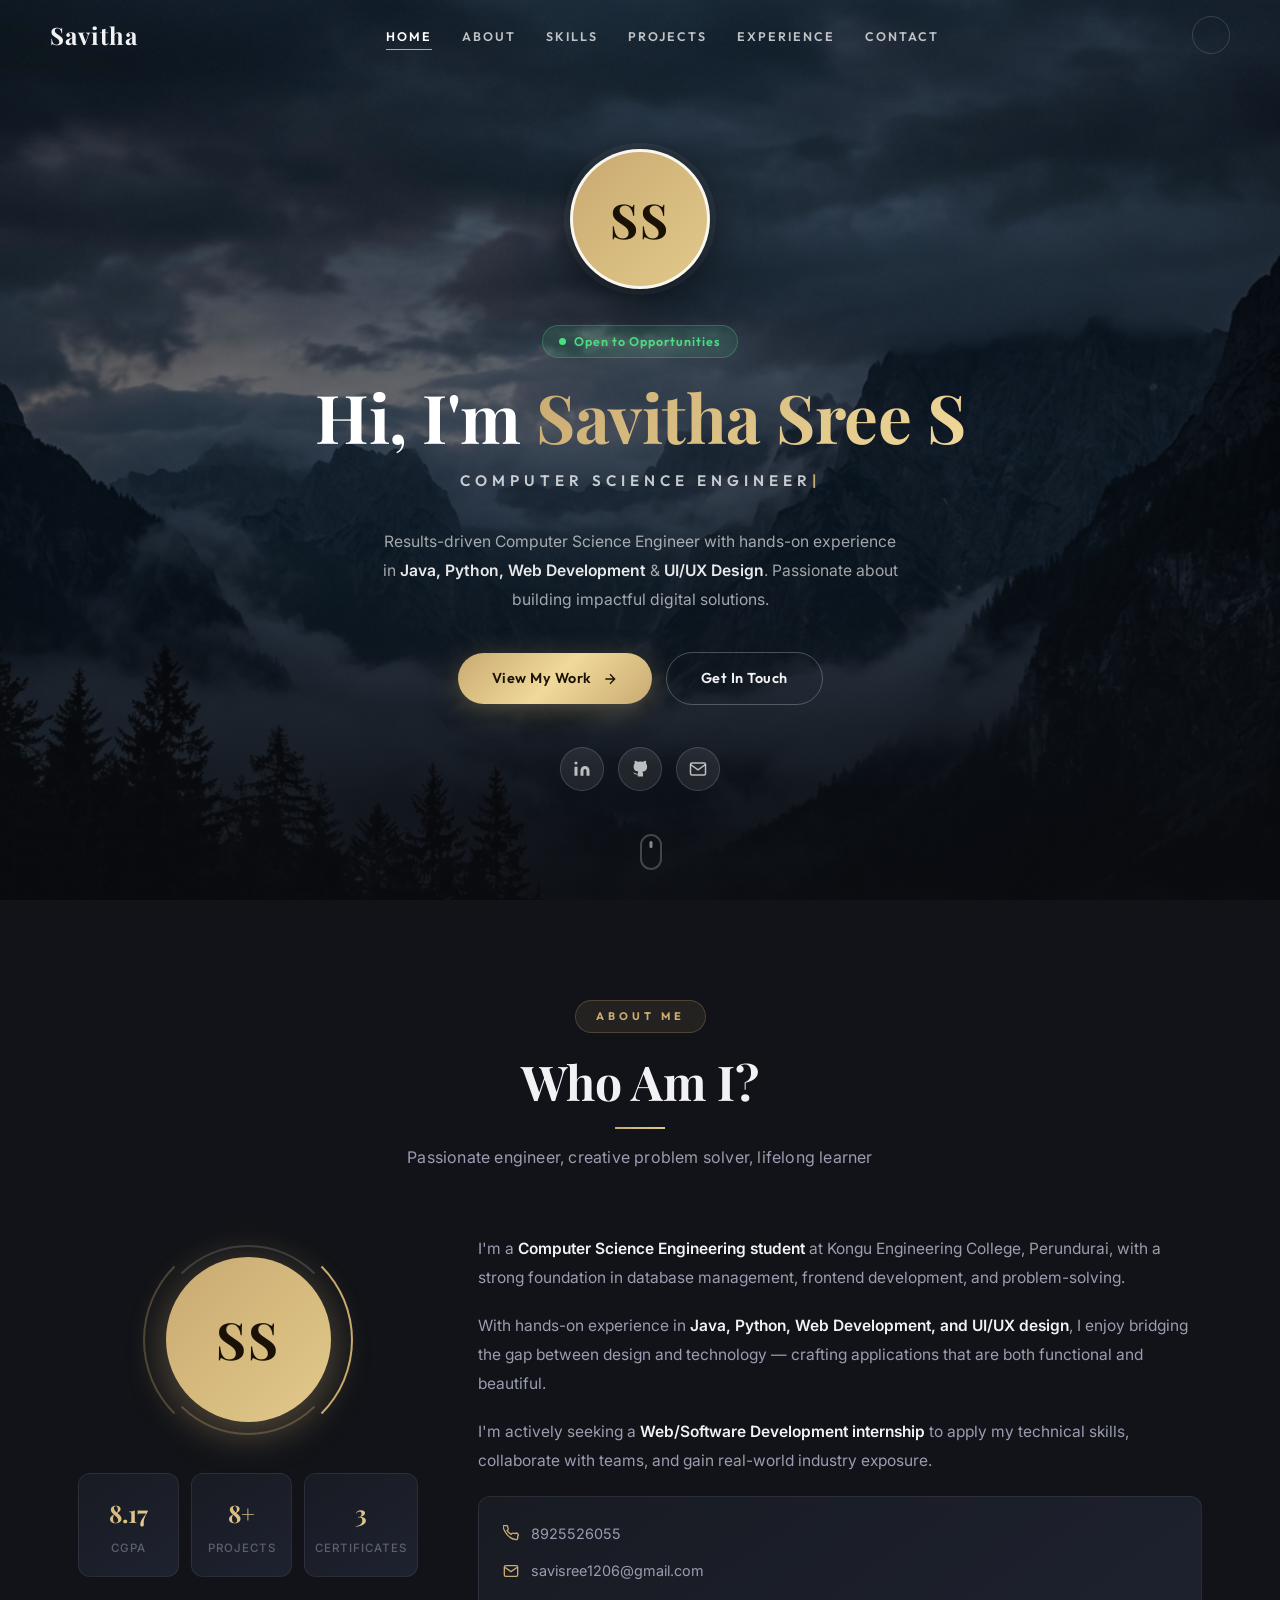
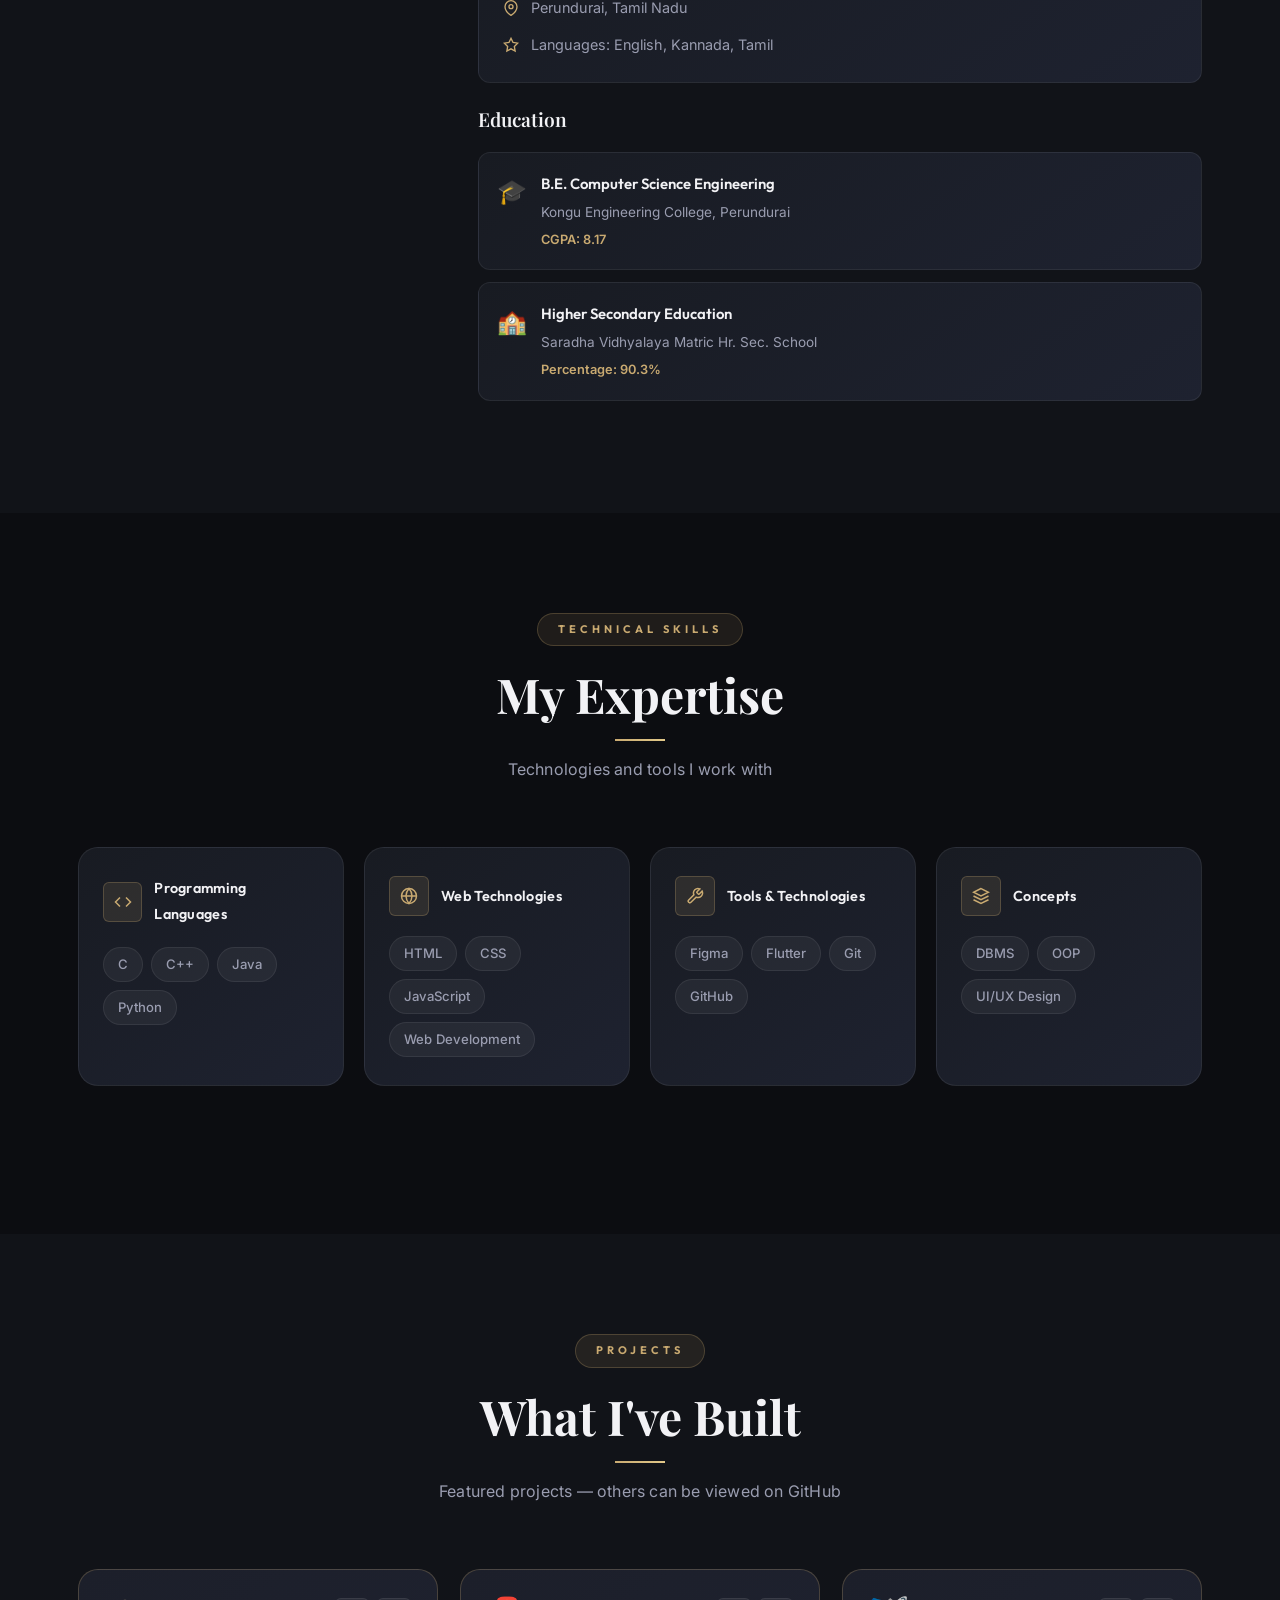
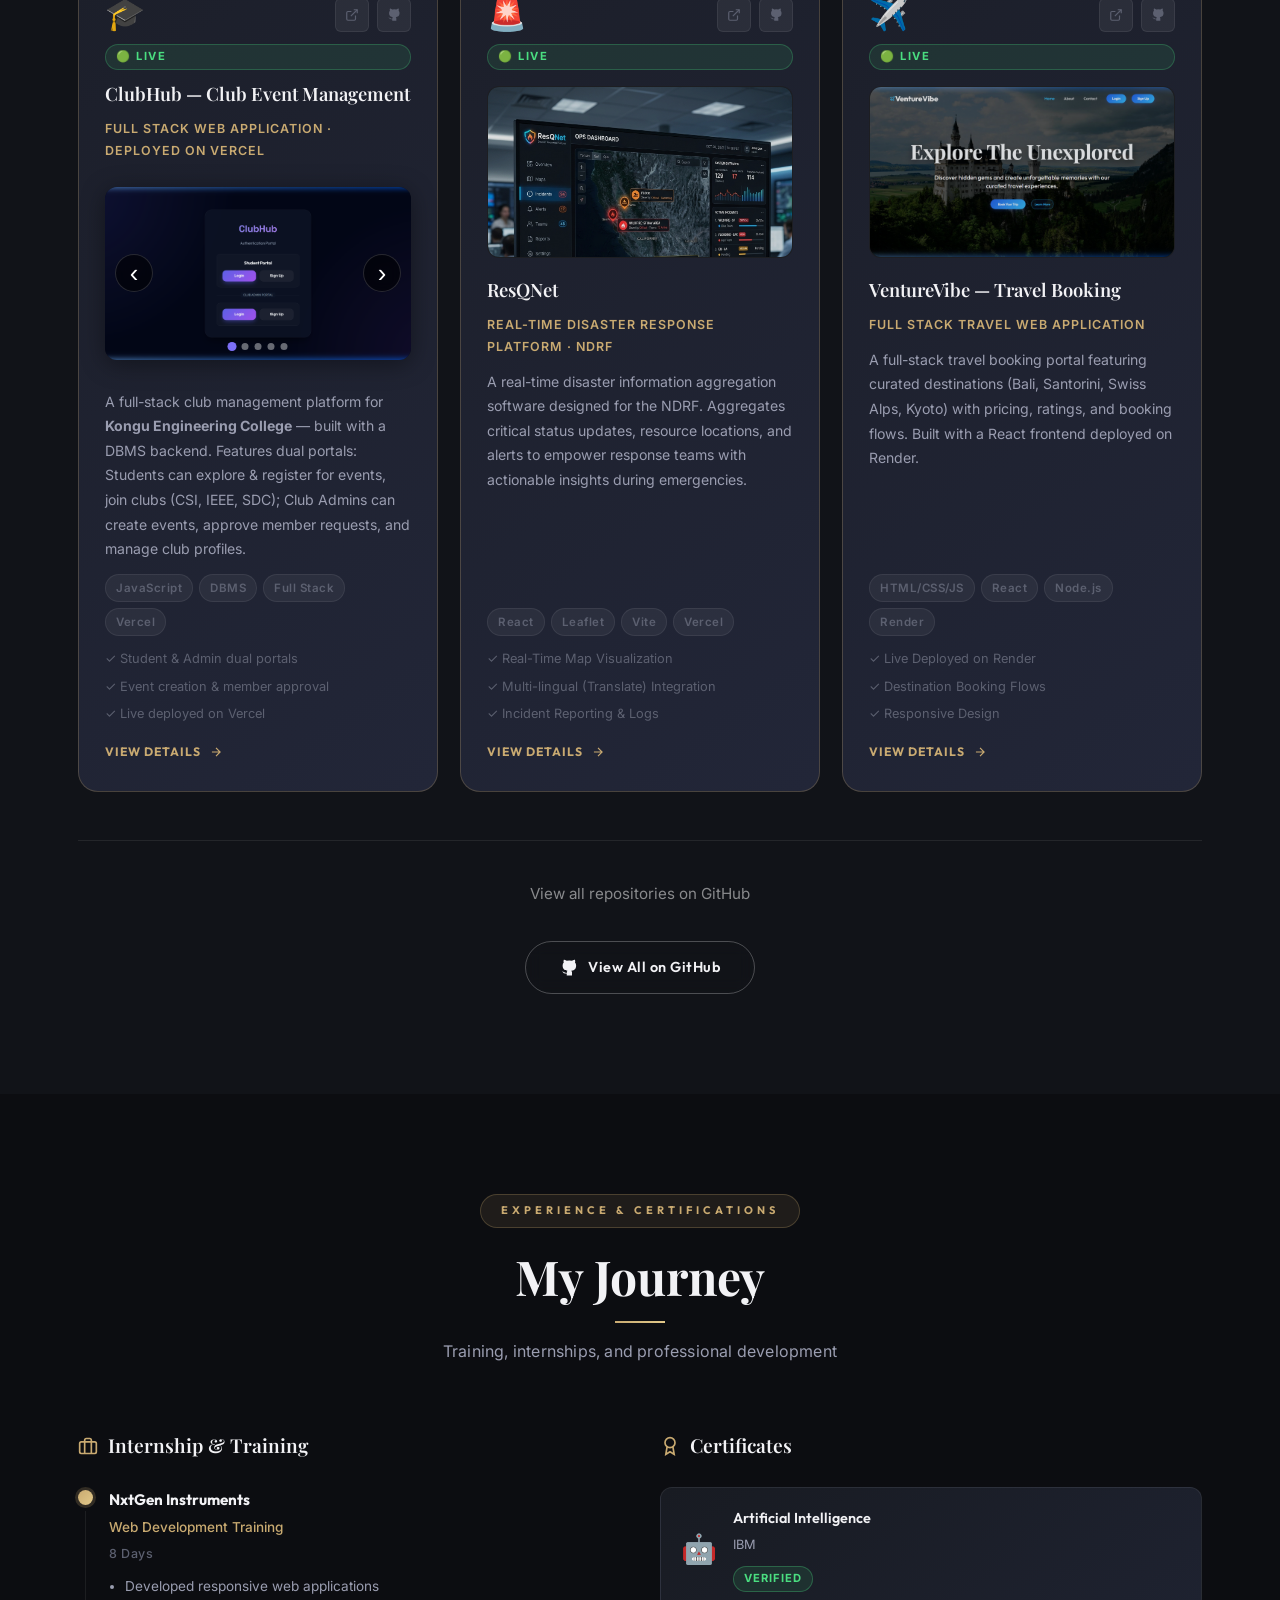
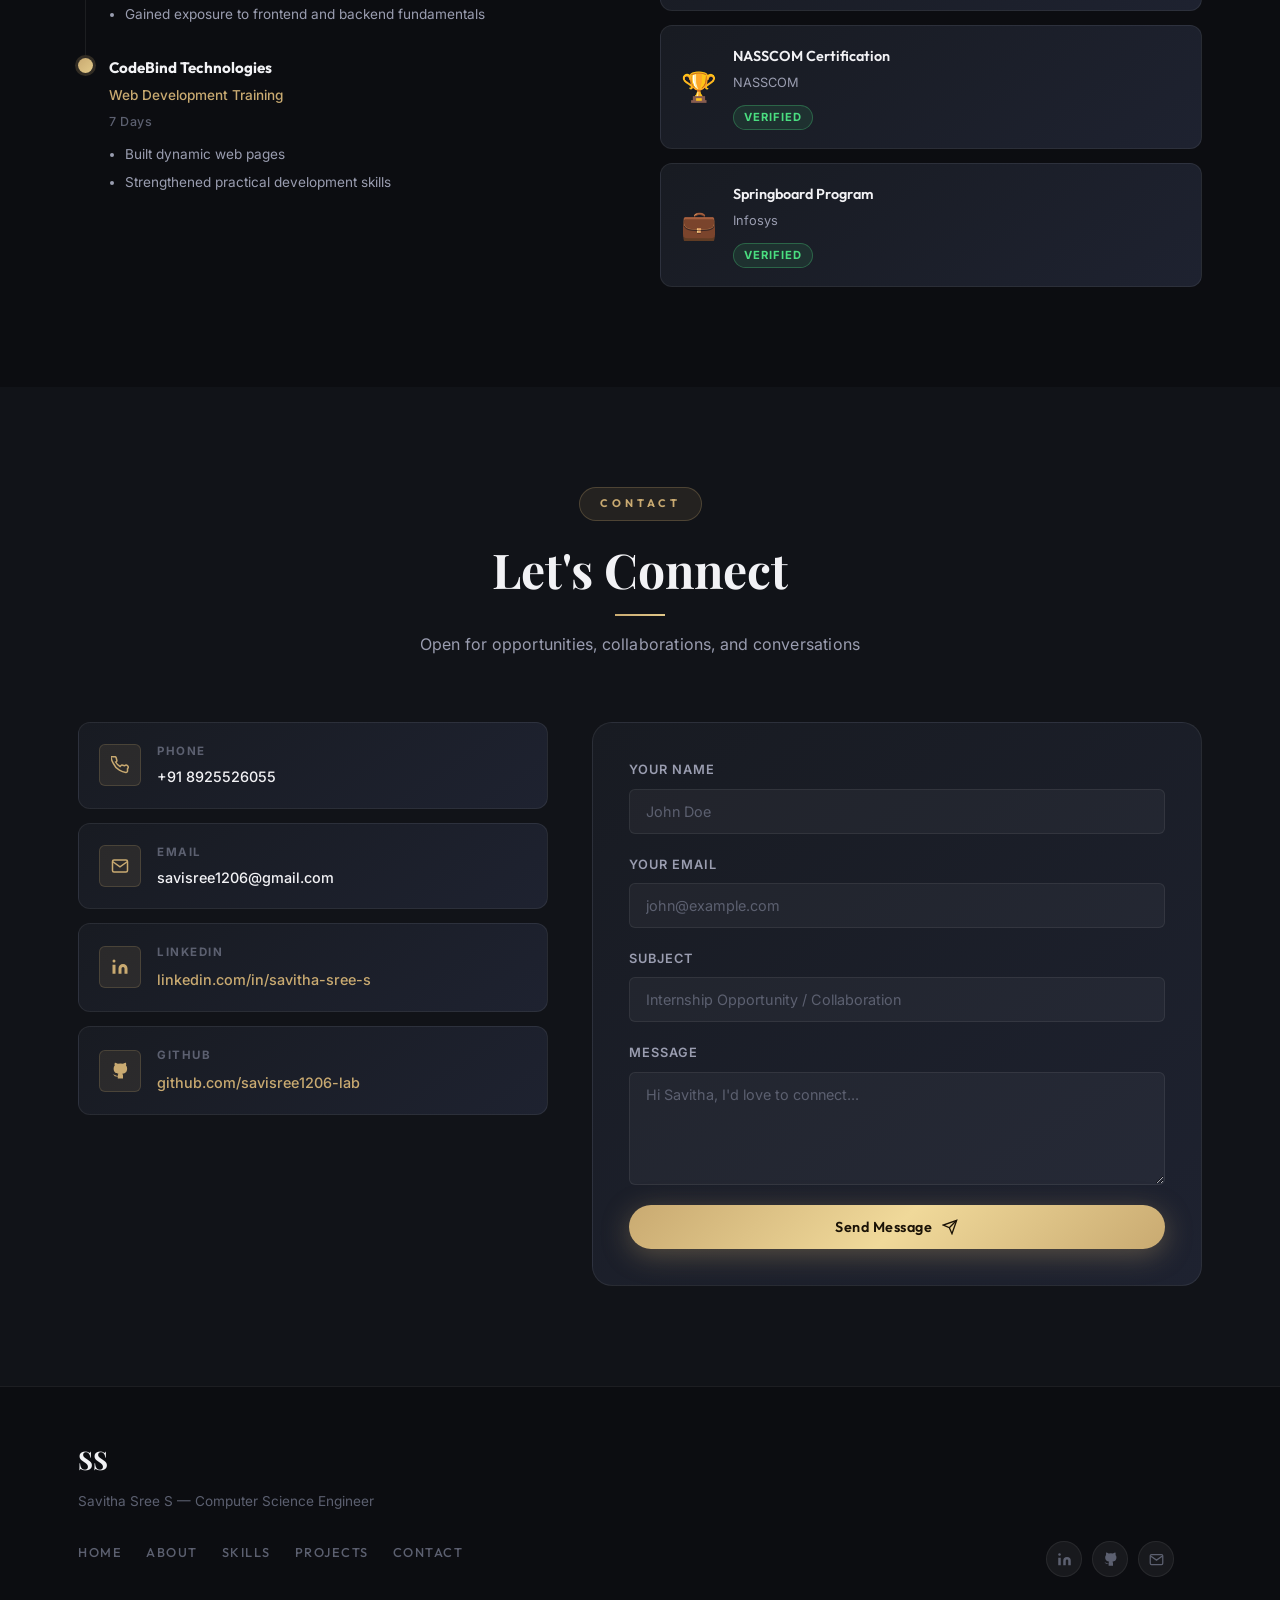
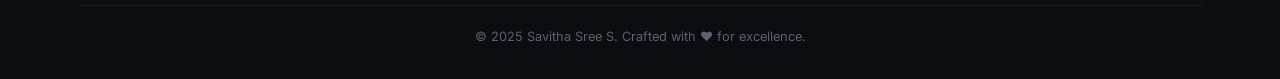
==== index.html @ 3d8a2068 "Initial commit: portfolio website with 3 featured projects and real-time contact notifications" ====
<!DOCTYPE html>
<html lang="en">
<head>
  <meta charset="UTF-8" />
  <meta name="viewport" content="width=device-width, initial-scale=1.0" />
  <title>Savitha Sree S | Computer Science Engineer</title>
  <meta name="description" content="Portfolio of Savitha Sree S – Computer Science Engineer specializing in Java, Python, Web Development, and UI/UX Design. Seeking Web/Software Development opportunities." />
  <meta name="keywords" content="Savitha Sree S, Computer Science Engineer, Web Developer, Java Developer, Python, UI/UX Designer, Portfolio" />
  <meta name="author" content="Savitha Sree S" />
  <meta property="og:title" content="Savitha Sree S | CS Engineer Portfolio" />
  <meta property="og:description" content="Results-driven CS Engineering student with hands-on experience in Java, Python, Web Development, and UI/UX Design." />
  <meta property="og:type" content="website" />
  <link rel="preconnect" href="https://fonts.googleapis.com" />
  <link rel="preconnect" href="https://fonts.gstatic.com" crossorigin />
  <link href="https://fonts.googleapis.com/css2?family=Playfair+Display:wght@400;600;700;900&family=Outfit:wght@300;400;500;600;700;800&family=Inter:wght@300;400;500;600;700&display=swap" rel="stylesheet" />
  <link rel="stylesheet" href="styles.css" />
</head>
<body>
  <!-- Navigation -->
  <nav id="navbar" class="navbar">
    <div class="nav-container">
      <a href="#home" class="nav-logo" id="nav-logo">
        <span class="logo-text">Savitha</span>
      </a>
      <ul class="nav-links" id="nav-links">
        <li><a href="#home" class="nav-link active" id="nav-home">Home</a></li>
        <li><a href="#about" class="nav-link" id="nav-about">About</a></li>
        <li><a href="#skills" class="nav-link" id="nav-skills">Skills</a></li>
        <li><a href="#projects" class="nav-link" id="nav-projects">Projects</a></li>
        <li><a href="#experience" class="nav-link" id="nav-experience">Experience</a></li>
        <li><a href="#contact" class="nav-link" id="nav-contact">Contact</a></li>
      </ul>
      <div class="nav-right">
        <button class="theme-toggle" id="theme-toggle" aria-label="Toggle theme">
          <svg class="icon-sun" viewBox="0 0 24 24" fill="none" stroke="currentColor" stroke-width="2">
            <circle cx="12" cy="12" r="5"/><line x1="12" y1="1" x2="12" y2="3"/>
            <line x1="12" y1="21" x2="12" y2="23"/><line x1="4.22" y1="4.22" x2="5.64" y2="5.64"/>
            <line x1="18.36" y1="18.36" x2="19.78" y2="19.78"/><line x1="1" y1="12" x2="3" y2="12"/>
            <line x1="21" y1="12" x2="23" y2="12"/><line x1="4.22" y1="19.78" x2="5.64" y2="18.36"/>
            <line x1="18.36" y1="5.64" x2="19.78" y2="4.22"/>
          </svg>
          <svg class="icon-moon" viewBox="0 0 24 24" fill="none" stroke="currentColor" stroke-width="2">
            <path d="M21 12.79A9 9 0 1111.21 3 7 7 0 0021 12.79z"/>
          </svg>
        </button>
        <button class="hamburger" id="hamburger" aria-label="Toggle Navigation">
          <span></span><span></span><span></span>
        </button>
      </div>
    </div>
  </nav>

  <!-- Hero Section -->
  <section id="home" class="hero">
    <div class="hero-bg"></div>
    <div class="hero-particles" id="hero-particles"></div>
    <div class="hero-content">
      <!-- Circular profile avatar — matching reference style -->
      <div class="hero-avatar-wrap" id="hero-avatar">
        <span class="hero-avatar-initials">SS</span>
      </div>

      <div class="hero-badge">
        <span class="badge-dot"></span>
        Open to Opportunities
      </div>

      <h1 class="hero-title">
        Hi, I'm <span class="gradient-text">Savitha Sree S</span>
      </h1>

      <div class="hero-typewriter">
        <span id="typewriter-text"></span><span class="cursor">|</span>
      </div>

      <p class="hero-description">
        Results-driven Computer Science Engineer with hands-on experience in
        <strong>Java, Python, Web Development</strong> &amp; <strong>UI/UX Design</strong>.
        Passionate about building impactful digital solutions.
      </p>

      <div class="hero-actions">
        <a href="#projects" class="btn btn-primary" id="hero-projects-btn">
          <span>View My Work</span>
          <svg viewBox="0 0 24 24" fill="none" stroke="currentColor" stroke-width="2"><path d="M5 12h14M12 5l7 7-7 7"/></svg>
        </a>
        <a href="#contact" class="btn btn-secondary" id="hero-contact-btn">
          <span>Get In Touch</span>
        </a>
      </div>

      <div class="hero-socials">
        <a href="https://www.linkedin.com/in/savitha-sree-s-031703326/" target="_blank" rel="noopener" class="social-icon" id="hero-linkedin" aria-label="LinkedIn">
          <svg viewBox="0 0 24 24" fill="currentColor"><path d="M16 8a6 6 0 016 6v7h-4v-7a2 2 0 00-2-2 2 2 0 00-2 2v7h-4v-7a6 6 0 016-6zM2 9h4v12H2z"/><circle cx="4" cy="4" r="2"/></svg>
        </a>
        <a href="https://github.com/savisree1206-lab" target="_blank" rel="noopener" class="social-icon" id="hero-github" aria-label="GitHub">
          <svg viewBox="0 0 24 24" fill="currentColor"><path d="M9 19c-5 1.5-5-2.5-7-3m14 6v-3.87a3.37 3.37 0 00-.94-2.61c3.14-.35 6.44-1.54 6.44-7A5.44 5.44 0 0020 4.77 5.07 5.07 0 0019.91 1S18.73.65 16 2.48a13.38 13.38 0 00-7 0C6.27.65 5.09 1 5.09 1A5.07 5.07 0 005 4.77a5.44 5.44 0 00-1.5 3.78c0 5.42 3.3 6.61 6.44 7A3.37 3.37 0 009 18.13V22"/></svg>
        </a>
        <a href="mailto:savisree1206@gmail.com" class="social-icon" id="hero-email" aria-label="Email">
          <svg viewBox="0 0 24 24" fill="none" stroke="currentColor" stroke-width="2"><path d="M4 4h16c1.1 0 2 .9 2 2v12c0 1.1-.9 2-2 2H4c-1.1 0-2-.9-2-2V6c0-1.1.9-2 2-2z"/><polyline points="22,6 12,13 2,6"/></svg>
        </a>
      </div>
    </div>
    <div class="hero-scroll-hint">
      <div class="scroll-arrow"></div>
    </div>
  </section>

  <!-- About Section -->
  <section id="about" class="about section">
    <div class="container">
      <div class="section-header">
        <span class="section-tag">About Me</span>
        <h2 class="section-title">Who Am I?</h2>
        <p class="section-subtitle">Passionate engineer, creative problem solver, lifelong learner</p>
      </div>
      <div class="about-grid">
        <div class="about-visual">
          <div class="about-avatar" id="about-avatar">
            <div class="avatar-ring ring-1"></div>
            <div class="avatar-ring ring-2"></div>
            <div class="avatar-initials">SS</div>
          </div>
          <div class="about-stats">
            <div class="stat-card" id="stat-cgpa">
              <span class="stat-number">8.17</span>
              <span class="stat-label">CGPA</span>
            </div>
            <div class="stat-card" id="stat-projects">
              <span class="stat-number">8+</span>
              <span class="stat-label">Projects</span>
            </div>
            <div class="stat-card" id="stat-certs">
              <span class="stat-number">3</span>
              <span class="stat-label">Certificates</span>
            </div>
          </div>
        </div>
        <div class="about-content">
          <p class="about-text">
            I'm a <strong>Computer Science Engineering student</strong> at Kongu Engineering College, Perundurai, 
            with a strong foundation in database management, frontend development, and problem-solving.
          </p>
          <p class="about-text">
            With hands-on experience in <strong>Java, Python, Web Development, and UI/UX design</strong>, 
            I enjoy bridging the gap between design and technology — crafting applications that are both 
            functional and beautiful.
          </p>
          <p class="about-text">
            I'm actively seeking a <strong>Web/Software Development internship</strong> to apply my technical 
            skills, collaborate with teams, and gain real-world industry exposure.
          </p>
          <div class="about-details">
            <div class="detail-item">
              <svg viewBox="0 0 24 24" fill="none" stroke="currentColor" stroke-width="2"><path d="M22 16.92v3a2 2 0 01-2.18 2 19.79 19.79 0 01-8.63-3.07A19.5 19.5 0 013.07 9.81a19.79 19.79 0 01-3.07-8.67A2 2 0 012 .84h3a2 2 0 012 1.72 12.84 12.84 0 00.7 2.81 2 2 0 01-.45 2.11L6.09 8a16 16 0 006 6l1.27-1.27a2 2 0 012.11-.45 12.84 12.84 0 002.81.7A2 2 0 0122 16.92z"/></svg>
              <span>8925526055</span>
            </div>
            <div class="detail-item">
              <svg viewBox="0 0 24 24" fill="none" stroke="currentColor" stroke-width="2"><path d="M4 4h16c1.1 0 2 .9 2 2v12c0 1.1-.9 2-2 2H4c-1.1 0-2-.9-2-2V6c0-1.1.9-2 2-2z"/><polyline points="22,6 12,13 2,6"/></svg>
              <span>savisree1206@gmail.com</span>
            </div>
            <div class="detail-item">
              <svg viewBox="0 0 24 24" fill="none" stroke="currentColor" stroke-width="2"><path d="M21 10c0 7-9 13-9 13s-9-6-9-13a9 9 0 0118 0z"/><circle cx="12" cy="10" r="3"/></svg>
              <span>Perundurai, Tamil Nadu</span>
            </div>
            <div class="detail-item">
              <svg viewBox="0 0 24 24" fill="none" stroke="currentColor" stroke-width="2"><path d="M12 2l3.09 6.26L22 9.27l-5 4.87 1.18 6.88L12 17.77l-6.18 3.25L7 14.14 2 9.27l6.91-1.01L12 2z"/></svg>
              <span>Languages: English, Kannada, Tamil</span>
            </div>
          </div>
          <div class="about-education">
            <h3>Education</h3>
            <div class="edu-item">
              <div class="edu-icon">🎓</div>
              <div class="edu-info">
                <strong>B.E. Computer Science Engineering</strong>
                <span>Kongu Engineering College, Perundurai</span>
                <span class="edu-meta">CGPA: 8.17</span>
              </div>
            </div>
            <div class="edu-item">
              <div class="edu-icon">🏫</div>
              <div class="edu-info">
                <strong>Higher Secondary Education</strong>
                <span>Saradha Vidhyalaya Matric Hr. Sec. School</span>
                <span class="edu-meta">Percentage: 90.3%</span>
              </div>
            </div>
          </div>
        </div>
      </div>
    </div>
  </section>

  <!-- Skills Section -->
  <section id="skills" class="skills section section-dark">
    <div class="container">
      <div class="section-header">
        <span class="section-tag">Technical Skills</span>
        <h2 class="section-title">My Expertise</h2>
        <p class="section-subtitle">Technologies and tools I work with</p>
      </div>
      <div class="skills-grid">
        <div class="skill-category" id="skill-programming">
          <div class="skill-cat-header">
            <div class="skill-cat-icon">
              <svg viewBox="0 0 24 24" fill="none" stroke="currentColor" stroke-width="2"><polyline points="16 18 22 12 16 6"/><polyline points="8 6 2 12 8 18"/></svg>
            </div>
            <h3>Programming Languages</h3>
          </div>
          <div class="skill-tags">
            <span class="skill-tag" data-level="80">C</span>
            <span class="skill-tag" data-level="75">C++</span>
            <span class="skill-tag" data-level="85">Java</span>
            <span class="skill-tag" data-level="80">Python</span>
          </div>
        </div>
        <div class="skill-category" id="skill-web">
          <div class="skill-cat-header">
            <div class="skill-cat-icon">
              <svg viewBox="0 0 24 24" fill="none" stroke="currentColor" stroke-width="2"><circle cx="12" cy="12" r="10"/><line x1="2" y1="12" x2="22" y2="12"/><path d="M12 2a15.3 15.3 0 014 10 15.3 15.3 0 01-4 10 15.3 15.3 0 01-4-10 15.3 15.3 0 014-10z"/></svg>
            </div>
            <h3>Web Technologies</h3>
          </div>
          <div class="skill-tags">
            <span class="skill-tag" data-level="90">HTML</span>
            <span class="skill-tag" data-level="85">CSS</span>
            <span class="skill-tag" data-level="80">JavaScript</span>
            <span class="skill-tag" data-level="78">Web Development</span>
          </div>
        </div>
        <div class="skill-category" id="skill-tools">
          <div class="skill-cat-header">
            <div class="skill-cat-icon">
              <svg viewBox="0 0 24 24" fill="none" stroke="currentColor" stroke-width="2"><path d="M14.7 6.3a1 1 0 000 1.4l1.6 1.6a1 1 0 001.4 0l3.77-3.77a6 6 0 01-7.94 7.94l-6.91 6.91a2.12 2.12 0 01-3-3l6.91-6.91a6 6 0 017.94-7.94l-3.76 3.76z"/></svg>
            </div>
            <h3>Tools & Technologies</h3>
          </div>
          <div class="skill-tags">
            <span class="skill-tag" data-level="85">Figma</span>
            <span class="skill-tag" data-level="70">Flutter</span>
            <span class="skill-tag" data-level="80">Git</span>
            <span class="skill-tag" data-level="80">GitHub</span>
          </div>
        </div>
        <div class="skill-category" id="skill-concepts">
          <div class="skill-cat-header">
            <div class="skill-cat-icon">
              <svg viewBox="0 0 24 24" fill="none" stroke="currentColor" stroke-width="2"><path d="M12 2L2 7l10 5 10-5-10-5zM2 17l10 5 10-5M2 12l10 5 10-5"/></svg>
            </div>
            <h3>Concepts</h3>
          </div>
          <div class="skill-tags">
            <span class="skill-tag" data-level="85">DBMS</span>
            <span class="skill-tag" data-level="80">OOP</span>
            <span class="skill-tag" data-level="85">UI/UX Design</span>
          </div>
        </div>
    </div>
  </section>

  <!-- Projects Section -->
  <section id="projects" class="projects section">
    <div class="container">
      <div class="section-header">
        <span class="section-tag">Projects</span>
        <h2 class="section-title">What I've Built</h2>
        <p class="section-subtitle">Featured projects — others can be viewed on GitHub</p>
      </div>

      <div class="projects-grid" id="projects-grid">

        <!-- 1. ClubHub - Club Event Management -->
        <div class="project-card project-card--featured" id="project-dbms" data-category="web" style="position:relative;cursor:pointer;" onclick="window.location='project.html?id=dbms'">
          <a href="project.html?id=dbms" class="card-cover-link" aria-label="View ClubHub Club Event Management details"></a>
          <div class="project-card-top">
            <div class="project-icon">🎓</div>
            <div class="project-links">
              <a href="https://dbms-lemon.vercel.app" target="_blank" rel="noopener" class="project-link-btn" aria-label="Live Demo" style="position:relative;z-index:2" onclick="event.stopPropagation()">
                <svg viewBox="0 0 24 24" fill="none" stroke="currentColor" stroke-width="2"><path d="M18 13v6a2 2 0 01-2 2H5a2 2 0 01-2-2V8a2 2 0 012-2h6"/><polyline points="15 3 21 3 21 9"/><line x1="10" y1="14" x2="21" y2="3"/></svg>
              </a>
              <a href="https://github.com/savisree1206-lab/dbms" target="_blank" rel="noopener" class="project-link-btn" aria-label="GitHub" style="position:relative;z-index:2" onclick="event.stopPropagation()">
                <svg viewBox="0 0 24 24" fill="currentColor"><path d="M9 19c-5 1.5-5-2.5-7-3m14 6v-3.87a3.37 3.37 0 00-.94-2.61c3.14-.35 6.44-1.54 6.44-7A5.44 5.44 0 0020 4.77 5.07 5.07 0 0019.91 1S18.73.65 16 2.48a13.38 13.38 0 00-7 0C6.27.65 5.09 1 5.09 1A5.07 5.07 0 005 4.77a5.44 5.44 0 00-1.5 3.78c0 5.42 3.3 6.61 6.44 7A3.37 3.37 0 009 18.13V22"/></svg>
              </a>
            </div>
          </div>
          <span class="project-badge project-badge--live">🟢 Live</span>
          <h3 class="project-title">ClubHub — Club Event Management</h3>
          <p class="project-type">Full Stack Web Application · Deployed on Vercel</p>

          <!-- Screenshot Carousel -->
          <div class="project-carousel" id="carousel-dbms" style="position:relative;z-index:2;" onclick="event.stopPropagation()">
            <div class="carousel-track" id="carousel-track-dbms">
              <img src="screenshots/dbms_1_landing.png" alt="ClubHub Authentication Portal" class="carousel-slide" loading="lazy" />
              <img src="screenshots/dbms_2_student_home.png" alt="Student Dashboard — Explore Events" class="carousel-slide" loading="lazy" />
              <img src="screenshots/dbms_3_events.png" alt="Campus Events Listing" class="carousel-slide" loading="lazy" />
              <img src="screenshots/dbms_4_admin.png" alt="Club Admin Panel — CSI Management" class="carousel-slide" loading="lazy" />
              <img src="screenshots/dbms_5_create_event.png" alt="Create New Event Form" class="carousel-slide" loading="lazy" />
            </div>
            <button class="carousel-btn carousel-prev" aria-label="Previous screenshot" onclick="event.stopPropagation();moveCarousel('dbms',-1)">&#8249;</button>
            <button class="carousel-btn carousel-next" aria-label="Next screenshot" onclick="event.stopPropagation();moveCarousel('dbms',1)">&#8250;</button>
            <div class="carousel-dots" id="carousel-dots-dbms">
              <span class="carousel-dot active" onclick="event.stopPropagation();goToSlide('dbms',0)"></span>
              <span class="carousel-dot" onclick="event.stopPropagation();goToSlide('dbms',1)"></span>
              <span class="carousel-dot" onclick="event.stopPropagation();goToSlide('dbms',2)"></span>
              <span class="carousel-dot" onclick="event.stopPropagation();goToSlide('dbms',3)"></span>
              <span class="carousel-dot" onclick="event.stopPropagation();goToSlide('dbms',4)"></span>
            </div>
          </div>

          <p class="project-description">
            A full-stack club management platform for <strong>Kongu Engineering College</strong> — built with a DBMS backend. Features dual portals: Students can explore & register for events, join clubs (CSI, IEEE, SDC); Club Admins can create events, approve member requests, and manage club profiles.
          </p>
          <div class="project-tags">
            <span class="proj-tag">JavaScript</span>
            <span class="proj-tag">DBMS</span>
            <span class="proj-tag">Full Stack</span>
            <span class="proj-tag">Vercel</span>
          </div>
          <div class="project-highlights">
            <div class="highlight">✓ Student & Admin dual portals</div>
            <div class="highlight">✓ Event creation & member approval</div>
            <div class="highlight">✓ Live deployed on Vercel</div>
          </div>
          <a href="project.html?id=dbms" class="card-details-btn" style="position:relative;z-index:2">View Details <svg viewBox="0 0 24 24" fill="none" stroke="currentColor" stroke-width="2"><path d="M5 12h14M12 5l7 7-7 7"/></svg></a>
        </div>

        <!-- 2. ResQNet -->
        <div class="project-card project-card--featured" id="project-resqnet" data-category="web" style="position:relative;cursor:pointer;" onclick="window.location='project.html?id=resqnet'">
          <a href="project.html?id=resqnet" class="card-cover-link" aria-label="View ResQNet details"></a>
          <div class="project-card-top">
            <div class="project-icon">🚨</div>
            <div class="project-links">
              <a href="https://res-q-net-sigma.vercel.app" target="_blank" rel="noopener" class="project-link-btn" aria-label="Live Demo" style="position:relative;z-index:2" onclick="event.stopPropagation()">
                <svg viewBox="0 0 24 24" fill="none" stroke="currentColor" stroke-width="2"><path d="M18 13v6a2 2 0 01-2 2H5a2 2 0 01-2-2V8a2 2 0 012-2h6"/><polyline points="15 3 21 3 21 9"/><line x1="10" y1="14" x2="21" y2="3"/></svg>
              </a>
              <a href="https://github.com/savisree1206-lab/resqnet" target="_blank" rel="noopener" class="project-link-btn" aria-label="GitHub" style="position:relative;z-index:2" onclick="event.stopPropagation()">
                <svg viewBox="0 0 24 24" fill="currentColor"><path d="M9 19c-5 1.5-5-2.5-7-3m14 6v-3.87a3.37 3.37 0 00-.94-2.61c3.14-.35 6.44-1.54 6.44-7A5.44 5.44 0 0020 4.77 5.07 5.07 0 0019.91 1S18.73.65 16 2.48a13.38 13.38 0 00-7 0C6.27.65 5.09 1 5.09 1A5.07 5.07 0 005 4.77a5.44 5.44 0 00-1.5 3.78c0 5.42 3.3 6.61 6.44 7A3.37 3.37 0 009 18.13V22"/></svg>
              </a>
            </div>
          </div>
          <span class="project-badge project-badge--live">🟢 Live</span>
          
          <!-- Screenshot Preview -->
          <div class="project-screenshot-wrap" style="position:relative;z-index:1">
            <img src="resqnet_hero.png" alt="ResQNet real-time disaster response screenshot" class="project-screenshot" loading="lazy" />
            <div class="project-screenshot-overlay">
              <a href="https://res-q-net-sigma.vercel.app" target="_blank" rel="noopener" class="screenshot-visit-btn" style="position:relative;z-index:3">
                <svg viewBox="0 0 24 24" fill="none" stroke="currentColor" stroke-width="2"><path d="M18 13v6a2 2 0 01-2 2H5a2 2 0 01-2-2V8a2 2 0 012-2h6"/><polyline points="15 3 21 3 21 9"/><line x1="10" y1="14" x2="21" y2="3"/></svg>
                Visit Site
              </a>
            </div>
          </div>

          <h3 class="project-title">ResQNet</h3>
          <p class="project-type">Real-Time Disaster Response Platform · NDRF</p>
          <p class="project-description">
            A real-time disaster information aggregation software designed for the NDRF. Aggregates critical status updates, resource locations, and alerts to empower response teams with actionable insights during emergencies.
          </p>
          <div class="project-tags">
            <span class="proj-tag">React</span>
            <span class="proj-tag">Leaflet</span>
            <span class="proj-tag">Vite</span>
            <span class="proj-tag">Vercel</span>
          </div>
          <div class="project-highlights">
            <div class="highlight">✓ Real-Time Map Visualization</div>
            <div class="highlight">✓ Multi-lingual (Translate) Integration</div>
            <div class="highlight">✓ Incident Reporting & Logs</div>
          </div>
          <a href="project.html?id=resqnet" class="card-details-btn" style="position:relative;z-index:2">View Details <svg viewBox="0 0 24 24" fill="none" stroke="currentColor" stroke-width="2"><path d="M5 12h14M12 5l7 7-7 7"/></svg></a>
        </div>

        <!-- 3. VentureVibe Travel Website -->
        <div class="project-card project-card--featured" id="project-travel" data-category="web">
          <a href="project.html?id=travel" class="card-cover-link" aria-label="View VentureVibe Travel Booking details"></a>
          <div class="project-card-top">
            <div class="project-icon">✈️</div>
            <div class="project-links">
              <a href="https://fsdmini-frontend.onrender.com" target="_blank" rel="noopener" class="project-link-btn" aria-label="Live Demo" style="position:relative;z-index:2">
                <svg viewBox="0 0 24 24" fill="none" stroke="currentColor" stroke-width="2"><path d="M18 13v6a2 2 0 01-2 2H5a2 2 0 01-2-2V8a2 2 0 012-2h6"/><polyline points="15 3 21 3 21 9"/><line x1="10" y1="14" x2="21" y2="3"/></svg>
              </a>
              <a href="https://github.com/savisree1206-lab/fsdmini" target="_blank" rel="noopener" class="project-link-btn" aria-label="GitHub" style="position:relative;z-index:2">
                <svg viewBox="0 0 24 24" fill="currentColor"><path d="M9 19c-5 1.5-5-2.5-7-3m14 6v-3.87a3.37 3.37 0 00-.94-2.61c3.14-.35 6.44-1.54 6.44-7A5.44 5.44 0 0020 4.77 5.07 5.07 0 0019.91 1S18.73.65 16 2.48a13.38 13.38 0 00-7 0C6.27.65 5.09 1 5.09 1A5.07 5.07 0 005 4.77a5.44 5.44 0 00-1.5 3.78c0 5.42 3.3 6.61 6.44 7A3.37 3.37 0 009 18.13V22"/></svg>
              </a>
            </div>
          </div>
          <span class="project-badge project-badge--live">🟢 Live</span>
          <!-- Screenshot Preview -->
          <div class="project-screenshot-wrap" style="position:relative;z-index:1">
            <img src="venturevibe_hero.png" alt="VentureVibe travel website screenshot" class="project-screenshot" loading="lazy" />
            <div class="project-screenshot-overlay">
              <a href="https://fsdmini-frontend.onrender.com" target="_blank" rel="noopener" class="screenshot-visit-btn" style="position:relative;z-index:3">
                <svg viewBox="0 0 24 24" fill="none" stroke="currentColor" stroke-width="2"><path d="M18 13v6a2 2 0 01-2 2H5a2 2 0 01-2-2V8a2 2 0 012-2h6"/><polyline points="15 3 21 3 21 9"/><line x1="10" y1="14" x2="21" y2="3"/></svg>
                Visit Site
              </a>
            </div>
          </div>
          <h3 class="project-title">VentureVibe — Travel Booking</h3>
          <p class="project-type">Full Stack Travel Web Application</p>
          <p class="project-description">
            A full-stack travel booking portal featuring curated destinations (Bali, Santorini, Swiss Alps, Kyoto) with pricing, ratings, and booking flows. Built with a React frontend deployed on Render.
          </p>
          <div class="project-tags">
            <span class="proj-tag">HTML/CSS/JS</span>
            <span class="proj-tag">React</span>
            <span class="proj-tag">Node.js</span>
            <span class="proj-tag">Render</span>
          </div>
          <div class="project-highlights">
            <div class="highlight">✓ Live Deployed on Render</div>
            <div class="highlight">✓ Destination Booking Flows</div>
            <div class="highlight">✓ Responsive Design</div>
          </div>
          <a href="project.html?id=travel" class="card-details-btn" style="position:relative;z-index:2">View Details <svg viewBox="0 0 24 24" fill="none" stroke="currentColor" stroke-width="2"><path d="M5 12h14M12 5l7 7-7 7"/></svg></a>
        </div>

      </div>


      <!-- GitHub CTA -->
      <div class="github-cta">
        <p>View all repositories on GitHub</p>
        <a href="https://github.com/savisree1206-lab" target="_blank" rel="noopener" class="btn btn-secondary" id="github-all-btn">
          <svg viewBox="0 0 24 24" fill="currentColor" style="width:18px;height:18px"><path d="M9 19c-5 1.5-5-2.5-7-3m14 6v-3.87a3.37 3.37 0 00-.94-2.61c3.14-.35 6.44-1.54 6.44-7A5.44 5.44 0 0020 4.77 5.07 5.07 0 0019.91 1S18.73.65 16 2.48a13.38 13.38 0 00-7 0C6.27.65 5.09 1 5.09 1A5.07 5.07 0 005 4.77a5.44 5.44 0 00-1.5 3.78c0 5.42 3.3 6.61 6.44 7A3.37 3.37 0 009 18.13V22"/></svg>
          <span>View All on GitHub</span>
        </a>
      </div>
    </div>
  </section>

  <!-- Experience & Certificates Section -->
  <section id="experience" class="experience section section-dark">
    <div class="container">
      <div class="section-header">
        <span class="section-tag">Experience & Certifications</span>
        <h2 class="section-title">My Journey</h2>
        <p class="section-subtitle">Training, internships, and professional development</p>
      </div>
      <div class="exp-grid">
        <div class="exp-column">
          <h3 class="exp-col-title">
            <svg viewBox="0 0 24 24" fill="none" stroke="currentColor" stroke-width="2"><rect x="2" y="7" width="20" height="14" rx="2" ry="2"/><path d="M16 21V5a2 2 0 00-2-2h-4a2 2 0 00-2 2v16"/></svg>
            Internship & Training
          </h3>
          <div class="timeline">
            <div class="timeline-item" id="exp-nxtgen">
              <div class="timeline-dot"></div>
              <div class="timeline-content">
                <div class="timeline-company">NxtGen Instruments</div>
                <div class="timeline-role">Web Development Training</div>
                <div class="timeline-duration">8 Days</div>
                <ul class="timeline-list">
                  <li>Developed responsive web applications</li>
                  <li>Gained exposure to frontend and backend fundamentals</li>
                </ul>
              </div>
            </div>
            <div class="timeline-item" id="exp-codebind">
              <div class="timeline-dot"></div>
              <div class="timeline-content">
                <div class="timeline-company">CodeBind Technologies</div>
                <div class="timeline-role">Web Development Training</div>
                <div class="timeline-duration">7 Days</div>
                <ul class="timeline-list">
                  <li>Built dynamic web pages</li>
                  <li>Strengthened practical development skills</li>
                </ul>
              </div>
            </div>
          </div>
        </div>
        <div class="exp-column">
          <h3 class="exp-col-title">
            <svg viewBox="0 0 24 24" fill="none" stroke="currentColor" stroke-width="2"><circle cx="12" cy="8" r="6"/><path d="M15.477 12.89L17 22l-5-3-5 3 1.523-9.11"/></svg>
            Certificates
          </h3>
          <div class="cert-cards">
            <div class="cert-card" id="cert-ibm">
              <div class="cert-logo">🤖</div>
              <div class="cert-info">
                <div class="cert-name">Artificial Intelligence</div>
                <div class="cert-issuer">IBM</div>
                <span class="cert-badge">Verified</span>
              </div>
            </div>
            <div class="cert-card" id="cert-nasscom">
              <div class="cert-logo">🏆</div>
              <div class="cert-info">
                <div class="cert-name">NASSCOM Certification</div>
                <div class="cert-issuer">NASSCOM</div>
                <span class="cert-badge">Verified</span>
              </div>
            </div>
            <div class="cert-card" id="cert-infosys">
              <div class="cert-logo">💼</div>
              <div class="cert-info">
                <div class="cert-name">Springboard Program</div>
                <div class="cert-issuer">Infosys</div>
                <span class="cert-badge">Verified</span>
              </div>
            </div>
          </div>
        </div>
      </div>
    </div>
  </section>

  <!-- Contact Section -->
  <section id="contact" class="contact section">
    <div class="container">
      <div class="section-header">
        <span class="section-tag">Contact</span>
        <h2 class="section-title">Let's Connect</h2>
        <p class="section-subtitle">Open for opportunities, collaborations, and conversations</p>
      </div>
      <div class="contact-grid">
        <div class="contact-info">
          <div class="contact-card" id="contact-phone">
            <div class="contact-card-icon">
              <svg viewBox="0 0 24 24" fill="none" stroke="currentColor" stroke-width="2"><path d="M22 16.92v3a2 2 0 01-2.18 2 19.79 19.79 0 01-8.63-3.07A19.5 19.5 0 013.07 9.81a19.79 19.79 0 01-3.07-8.67A2 2 0 012 .84h3a2 2 0 012 1.72 12.84 12.84 0 00.7 2.81 2 2 0 01-.45 2.11L6.09 8a16 16 0 006 6l1.27-1.27a2 2 0 012.11-.45 12.84 12.84 0 002.81.7A2 2 0 0122 16.92z"/></svg>
            </div>
            <div>
              <div class="contact-label">Phone</div>
              <div class="contact-value">+91 8925526055</div>
            </div>
          </div>
          <div class="contact-card" id="contact-email">
            <div class="contact-card-icon">
              <svg viewBox="0 0 24 24" fill="none" stroke="currentColor" stroke-width="2"><path d="M4 4h16c1.1 0 2 .9 2 2v12c0 1.1-.9 2-2 2H4c-1.1 0-2-.9-2-2V6c0-1.1.9-2 2-2z"/><polyline points="22,6 12,13 2,6"/></svg>
            </div>
            <div>
              <div class="contact-label">Email</div>
              <div class="contact-value">savisree1206@gmail.com</div>
            </div>
          </div>
          <div class="contact-card" id="contact-linkedin">
            <div class="contact-card-icon">
              <svg viewBox="0 0 24 24" fill="currentColor"><path d="M16 8a6 6 0 016 6v7h-4v-7a2 2 0 00-2-2 2 2 0 00-2 2v7h-4v-7a6 6 0 016-6zM2 9h4v12H2z"/><circle cx="4" cy="4" r="2"/></svg>
            </div>
            <div>
              <div class="contact-label">LinkedIn</div>
              <a href="https://www.linkedin.com/in/savitha-sree-s-031703326/" target="_blank" rel="noopener" class="contact-value contact-link">linkedin.com/in/savitha-sree-s</a>
            </div>
          </div>
          <div class="contact-card" id="contact-github">
            <div class="contact-card-icon">
              <svg viewBox="0 0 24 24" fill="currentColor"><path d="M9 19c-5 1.5-5-2.5-7-3m14 6v-3.87a3.37 3.37 0 00-.94-2.61c3.14-.35 6.44-1.54 6.44-7A5.44 5.44 0 0020 4.77 5.07 5.07 0 0019.91 1S18.73.65 16 2.48a13.38 13.38 0 00-7 0C6.27.65 5.09 1 5.09 1A5.07 5.07 0 005 4.77a5.44 5.44 0 00-1.5 3.78c0 5.42 3.3 6.61 6.44 7A3.37 3.37 0 009 18.13V22"/></svg>
            </div>
            <div>
              <div class="contact-label">GitHub</div>
              <a href="https://github.com/savisree1206-lab" target="_blank" rel="noopener" class="contact-value contact-link">github.com/savisree1206-lab</a>
            </div>
          </div>
        </div>
        <div class="contact-form-wrapper">
          <form id="contact-form" class="contact-form" novalidate>
            <div class="form-group">
              <label for="contact-name">Your Name</label>
              <input type="text" id="contact-name" name="name" placeholder="John Doe" required />
            </div>
            <div class="form-group">
              <label for="contact-email-input">Your Email</label>
              <input type="email" id="contact-email-input" name="email" placeholder="john@example.com" required />
            </div>
            <div class="form-group">
              <label for="contact-subject">Subject</label>
              <input type="text" id="contact-subject" name="subject" placeholder="Internship Opportunity / Collaboration" />
            </div>
            <div class="form-group">
              <label for="contact-message">Message</label>
              <textarea id="contact-message" name="message" rows="5" placeholder="Hi Savitha, I'd love to connect..." required></textarea>
            </div>
            <button type="submit" class="btn btn-primary btn-full" id="contact-submit-btn">
              <span>Send Message</span>
              <svg viewBox="0 0 24 24" fill="none" stroke="currentColor" stroke-width="2"><line x1="22" y1="2" x2="11" y2="13"/><polygon points="22 2 15 22 11 13 2 9 22 2"/></svg>
            </button>
            <div id="form-success" class="form-success" style="display:none;">
              ✅ Thank you! Message sent successfully.
            </div>
            <div id="form-error" class="form-error" style="display:none;">
              ❌ Something went wrong. Please try again.
            </div>
          </form>
        </div>
      </div>
    </div>
  </section>

  <!-- Footer -->
  <footer class="footer">
    <div class="footer-container">
      <div class="footer-brand">
        <span class="footer-logo">SS</span>
        <p>Savitha Sree S — Computer Science Engineer</p>
      </div>
      <div class="footer-links">
        <a href="#home" id="footer-home">Home</a>
        <a href="#about" id="footer-about">About</a>
        <a href="#skills" id="footer-skills">Skills</a>
        <a href="#projects" id="footer-projects">Projects</a>
        <a href="#contact" id="footer-contact">Contact</a>
      </div>
      <div class="footer-socials">
        <a href="https://www.linkedin.com/in/savitha-sree-s-031703326/" target="_blank" rel="noopener" aria-label="LinkedIn" id="footer-linkedin">
          <svg viewBox="0 0 24 24" fill="currentColor"><path d="M16 8a6 6 0 016 6v7h-4v-7a2 2 0 00-2-2 2 2 0 00-2 2v7h-4v-7a6 6 0 016-6zM2 9h4v12H2z"/><circle cx="4" cy="4" r="2"/></svg>
        </a>
        <a href="https://github.com/savisree1206-lab" target="_blank" rel="noopener" aria-label="GitHub" id="footer-github">
          <svg viewBox="0 0 24 24" fill="currentColor"><path d="M9 19c-5 1.5-5-2.5-7-3m14 6v-3.87a3.37 3.37 0 00-.94-2.61c3.14-.35 6.44-1.54 6.44-7A5.44 5.44 0 0020 4.77 5.07 5.07 0 0019.91 1S18.73.65 16 2.48a13.38 13.38 0 00-7 0C6.27.65 5.09 1 5.09 1A5.07 5.07 0 005 4.77a5.44 5.44 0 00-1.5 3.78c0 5.42 3.3 6.61 6.44 7A3.37 3.37 0 009 18.13V22"/></svg>
        </a>
        <a href="mailto:savisree1206@gmail.com" aria-label="Email" id="footer-email">
          <svg viewBox="0 0 24 24" fill="none" stroke="currentColor" stroke-width="2"><path d="M4 4h16c1.1 0 2 .9 2 2v12c0 1.1-.9 2-2 2H4c-1.1 0-2-.9-2-2V6c0-1.1.9-2 2-2z"/><polyline points="22,6 12,13 2,6"/></svg>
        </a>
      </div>
      <div class="footer-copy">
        <p>© 2025 Savitha Sree S. Crafted with ❤️ for excellence.</p>
      </div>
    </div>
  </footer>

  <!-- Scroll to Top Button -->
  <button id="scroll-top-btn" class="scroll-top" aria-label="Scroll to top">
    <svg viewBox="0 0 24 24" fill="none" stroke="currentColor" stroke-width="2"><polyline points="18 15 12 9 6 15"/></svg>
  </button>

  <script src="script.js"></script>
</body>
</html>
---- styles.css ----
/* ============================================
   SAVITHA SREE S - PORTFOLIO STYLESHEET
   Professional Dark Theme
   ============================================ */

/* ---------- Google Fonts ---------- */
@import url('https://fonts.googleapis.com/css2?family=Playfair+Display:wght@400;600;700;900&family=Inter:wght@300;400;500;600;700&family=Outfit:wght@300;400;500;600;700;800&display=swap');

/* ---------- CSS Custom Properties ---------- */
:root {
  /* Dark Theme - Professional Charcoal Palette */
  --color-bg:            #111318;
  --color-bg-dark:       #0c0d11;
  --color-bg-card:       #181b22;
  --color-bg-card-hover: #1e2230;
  --color-surface:       #1c1f2a;
  --color-surface-hover: #21253200;

  --color-primary:    #c9aa71;   /* warm gold accent */
  --color-primary-lt: #e2c98a;
  --color-secondary:  #ffffff;
  --color-accent:     #7a8bff;

  --gradient-primary: linear-gradient(135deg, #c9aa71, #e2c98a);
  --gradient-gold:    linear-gradient(135deg, #c9aa71 0%, #f0d99a 50%, #c9aa71 100%);
  --gradient-hero:    linear-gradient(to bottom, rgba(10,11,15,0.35) 0%, rgba(10,11,15,0.55) 60%, rgba(10,11,15,0.92) 100%);
  --gradient-card:    linear-gradient(145deg, #181b22, #1e2230);
  --gradient-text:    linear-gradient(135deg, #c9aa71, #f0d99a);

  --color-text:           #f2f2f5;
  --color-text-secondary: #9a9db0;
  --color-text-muted:     #5c6070;
  --color-border:         rgba(255, 255, 255, 0.07);
  --color-border-gold:    rgba(201, 170, 113, 0.35);

  --shadow-sm:   0 2px 8px  rgba(0,0,0,0.4);
  --shadow-md:   0 8px 32px rgba(0,0,0,0.5);
  --shadow-lg:   0 16px 64px rgba(0,0,0,0.6);
  --shadow-gold: 0 0 40px rgba(201,170,113,0.2);

  --navbar-bg: rgba(12, 13, 17, 0.94);

  --font-heading:   'Playfair Display', Georgia, serif;
  --font-primary:   'Outfit', sans-serif;
  --font-secondary: 'Inter', sans-serif;

  --radius-sm:   6px;
  --radius-md:   12px;
  --radius-lg:   20px;
  --radius-xl:   30px;
  --radius-full: 999px;

  --transition-fast: 0.2s ease;
  --transition-md:   0.35s ease;
  --transition-slow: 0.6s cubic-bezier(0.16, 1, 0.3, 1);
  --transition-theme: background 0.4s ease, color 0.4s ease, border-color 0.4s ease;

  --nav-height: 70px;
}

/* ---------- Light Theme ---------- */
body.light-theme {
  --color-bg:            #f5f5f7;
  --color-bg-dark:       #ebebef;
  --color-bg-card:       #ffffff;
  --color-bg-card-hover: #f0f0f8;
  --color-surface:       #e8e8f0;

  --gradient-card: linear-gradient(145deg, #ffffff, #f4f4fb);
  --gradient-hero: linear-gradient(to bottom, rgba(245,245,247,0.3) 0%, rgba(245,245,247,0.65) 60%, rgba(245,245,247,0.95) 100%);

  --color-text:           #1a1a2e;
  --color-text-secondary: #4a4a65;
  --color-text-muted:     #9090b0;
  --color-border:         rgba(0,0,0,0.08);
  --color-border-gold:    rgba(201,170,113,0.4);

  --shadow-sm:   0 2px 8px  rgba(0,0,0,0.08);
  --shadow-md:   0 8px 32px rgba(0,0,0,0.12);
  --shadow-lg:   0 16px 64px rgba(0,0,0,0.18);

  --navbar-bg: rgba(245, 245, 247, 0.96);
}

/* ==========================================
   RESET & BASE
   ========================================== */
*, *::before, *::after {
  margin: 0; padding: 0;
  box-sizing: border-box;
}

html {
  scroll-behavior: smooth;
  font-size: 16px;
}

body {
  font-family: var(--font-secondary);
  background-color: var(--color-bg);
  color: var(--color-text);
  line-height: 1.75;
  overflow-x: hidden;
  -webkit-font-smoothing: antialiased;
  transition: var(--transition-theme);
}

img   { display: block; max-width: 100%; }
a     { text-decoration: none; color: inherit; }
ul    { list-style: none; }
button{ border: none; background: none; cursor: pointer; }

.container {
  max-width: 1180px;
  margin: 0 auto;
  padding: 0 28px;
}

/* ---------- Scrollbar ---------- */
::-webkit-scrollbar { width: 5px; }
::-webkit-scrollbar-track { background: var(--color-bg-dark); }
::-webkit-scrollbar-thumb {
  background: var(--color-primary);
  border-radius: var(--radius-full);
}

/* ---------- Section Basics ---------- */
.section {
  padding: 100px 0;
  position: relative;
  background: var(--color-bg);
}
.section-dark { background: var(--color-bg-dark); }

.section-header {
  text-align: center;
  margin-bottom: 64px;
}

.section-tag {
  display: inline-block;
  font-family: var(--font-primary);
  font-size: 11px;
  font-weight: 700;
  text-transform: uppercase;
  letter-spacing: 4px;
  color: var(--color-primary);
  background: rgba(201, 170, 113, 0.1);
  border: 1px solid rgba(201, 170, 113, 0.25);
  padding: 6px 20px;
  border-radius: var(--radius-full);
  margin-bottom: 20px;
}

.section-title {
  font-family: var(--font-heading);
  font-size: clamp(2rem, 4vw, 3rem);
  font-weight: 700;
  color: var(--color-text);
  margin-bottom: 14px;
  line-height: 1.2;
}

.section-subtitle {
  font-size: 1rem;
  color: var(--color-text-secondary);
  max-width: 500px;
  margin: 0 auto;
  font-weight: 400;
  letter-spacing: 0.2px;
}

/* ---------- Gradient Text ---------- */
.gradient-text {
  background: var(--gradient-text);
  -webkit-background-clip: text;
  -webkit-text-fill-color: transparent;
  background-clip: text;
}

/* ---------- Section Divider Line ---------- */
.section-title::after {
  content: '';
  display: block;
  width: 50px;
  height: 2px;
  background: var(--gradient-primary);
  margin: 16px auto 0;
}

/* ---------- Buttons ---------- */
.btn {
  display: inline-flex;
  align-items: center;
  gap: 10px;
  padding: 13px 34px;
  border-radius: var(--radius-full);
  font-family: var(--font-primary);
  font-size: 0.9rem;
  font-weight: 600;
  letter-spacing: 0.5px;
  cursor: pointer;
  transition: all var(--transition-md);
  position: relative;
  overflow: hidden;
}

.btn svg { width: 16px; height: 16px; }

.btn-primary {
  background: var(--gradient-gold);
  color: #1a1206;
  box-shadow: 0 6px 28px rgba(201, 170, 113, 0.35);
}
.btn-primary:hover {
  transform: translateY(-3px);
  box-shadow: 0 12px 40px rgba(201, 170, 113, 0.5);
}
.btn-primary:active { transform: translateY(-1px); }

.btn-secondary {
  background: transparent;
  color: var(--color-text);
  border: 1px solid rgba(255,255,255,0.25);
  backdrop-filter: blur(8px);
}
.btn-secondary:hover {
  background: rgba(255,255,255,0.08);
  border-color: var(--color-primary);
  color: var(--color-primary);
  transform: translateY(-3px);
}

.btn-full { width: 100%; justify-content: center; }

/* ==========================================
   NAVIGATION
   ========================================== */
.navbar {
  position: fixed;
  top: 0; left: 0; right: 0;
  z-index: 1000;
  padding: 0 40px;
  height: var(--nav-height);
  display: flex;
  align-items: center;
  transition: all var(--transition-md);
}

.navbar.scrolled {
  background: var(--navbar-bg);
  backdrop-filter: blur(24px);
  -webkit-backdrop-filter: blur(24px);
  border-bottom: 1px solid var(--color-border);
  box-shadow: 0 4px 24px rgba(0,0,0,0.25);
}

.nav-container {
  max-width: 1180px;
  margin: 0 auto;
  width: 100%;
  display: flex;
  align-items: center;
  justify-content: space-between;
}

/* Logo — brand name text, no box */
.nav-logo {
  display: flex;
  align-items: center;
}

.logo-text {
  font-family: var(--font-heading);
  font-weight: 700;
  font-size: 1.5rem;
  color: var(--color-text);
  letter-spacing: 1px;
  transition: color var(--transition-fast);
}

.nav-logo:hover .logo-text { color: var(--color-primary); }

/* Nav links — uppercase spaced caps, like reference */
.nav-links {
  display: flex;
  align-items: center;
  gap: 2px;
}

.nav-link {
  font-family: var(--font-primary);
  font-size: 0.78rem;
  font-weight: 600;
  letter-spacing: 2px;
  text-transform: uppercase;
  color: rgba(255,255,255,0.72);
  padding: 8px 14px;
  border-radius: 4px;
  transition: all var(--transition-fast);
  position: relative;
}

.nav-link::after {
  content: '';
  position: absolute;
  bottom: 2px; left: 50%; right: 50%;
  height: 1px;
  background: var(--color-primary);
  transition: all var(--transition-md);
}

.nav-link:hover,
.nav-link.active {
  color: #fff;
}

.nav-link.active::after,
.nav-link:hover::after {
  left: 14px; right: 14px;
}

body.light-theme .nav-link {
  color: rgba(26,26,46,0.65);
}
body.light-theme .nav-link:hover,
body.light-theme .nav-link.active {
  color: var(--color-bg);
}

/* ---------- Theme Toggle ---------- */
.theme-toggle {
  width: 40px; height: 40px;
  display: flex; align-items: center; justify-content: center;
  border-radius: var(--radius-md);
  background: rgba(255,255,255,0.07);
  border: 1px solid var(--color-border);
  color: rgba(255,255,255,0.6);
  cursor: pointer;
  transition: all var(--transition-md);
  position: relative; overflow: hidden;
  margin-left: 6px;
}

.theme-toggle:hover {
  background: rgba(201,170,113,0.15);
  border-color: var(--color-primary);
  color: var(--color-primary);
}

.theme-toggle .icon-sun,
.theme-toggle .icon-moon {
  position: absolute;
  width: 18px; height: 18px;
  transition: all var(--transition-md);
}

.theme-toggle .icon-sun  { opacity: 0; transform: rotate(90deg) scale(0.5); }
.theme-toggle .icon-moon { opacity: 1; transform: rotate(0deg) scale(1); }

body.light-theme .theme-toggle .icon-sun  { opacity: 1; transform: rotate(0deg)   scale(1); }
body.light-theme .theme-toggle .icon-moon { opacity: 0; transform: rotate(-90deg) scale(0.5); }

body.light-theme .theme-toggle {
  background: rgba(0,0,0,0.06);
  color: rgba(26,26,46,0.6);
}

.nav-right {
  display: flex; align-items: center; gap: 8px;
}

.hamburger {
  display: none;
  flex-direction: column;
  gap: 5px;
  padding: 8px;
  z-index: 10;
}

.hamburger span {
  display: block;
  width: 22px; height: 2px;
  background: var(--color-text);
  border-radius: 2px;
  transition: all var(--transition-fast);
}

.hamburger.open span:nth-child(1) { transform: translateY(7px) rotate(45deg); }
.hamburger.open span:nth-child(2) { opacity: 0; transform: scaleX(0); }
.hamburger.open span:nth-child(3) { transform: translateY(-7px) rotate(-45deg); }

/* ==========================================
   HERO SECTION — Full-screen dark bg + centered content
   ========================================== */
.hero {
  min-height: 100vh;
  display: flex;
  align-items: center;
  justify-content: center;
  position: relative;
  overflow: hidden;
  padding: 120px 24px 80px;
}

/* Background photo layer */
.hero-bg {
  position: absolute; inset: 0;
  background-image: url('hero_bg.png');
  background-size: cover;
  background-position: center top;
  background-repeat: no-repeat;
  z-index: 0;
  will-change: transform;
}

/* Dark gradient overlay — matches reference */
.hero-bg::after {
  content: '';
  position: absolute; inset: 0;
  background: var(--gradient-hero);
}

.hero-particles {
  position: absolute; inset: 0;
  z-index: 1; overflow: hidden; pointer-events: none;
}

.particle {
  position: absolute;
  border-radius: 50%;
  opacity: 0;
  animation: floatParticle var(--dur, 8s) ease-in-out var(--delay, 0s) infinite;
  pointer-events: none;
}

@keyframes floatParticle {
  0%   { transform: translateY(100vh) scale(0) rotate(0deg);   opacity: 0; }
  10%  { opacity: var(--op, 0.4); }
  90%  { opacity: var(--op, 0.4); }
  100% { transform: translateY(-10vh) scale(1) rotate(360deg); opacity: 0; }
}

/* Hero content — centered, text-centered */
.hero-content {
  position: relative; z-index: 2;
  text-align: center;
  max-width: 700px;
  margin: 0 auto;
  display: flex;
  flex-direction: column;
  align-items: center;
}

/* Circular avatar placeholder — like reference image */
.hero-avatar-wrap {
  width: 140px; height: 140px;
  border-radius: 50%;
  border: 3px solid rgba(255,255,255,0.88);
  overflow: hidden;
  margin-bottom: 36px;
  position: relative;
  box-shadow: 0 8px 40px rgba(0,0,0,0.55), 0 0 0 6px rgba(255,255,255,0.06);
  animation: slideDown 0.7s ease-out 0.2s both;
  flex-shrink: 0;
  background: var(--gradient-primary);
  display: flex; align-items: center; justify-content: center;
}

.hero-avatar-initials {
  font-family: var(--font-heading);
  font-size: 3rem;
  font-weight: 700;
  color: #1a1206;
  letter-spacing: 2px;
  user-select: none;
}

/* "Open to opportunities" badge */
.hero-badge {
  display: inline-flex;
  align-items: center;
  gap: 8px;
  font-family: var(--font-primary);
  font-size: 0.78rem;
  font-weight: 600;
  letter-spacing: 1px;
  color: #4ade80;
  background: rgba(74, 222, 128, 0.1);
  border: 1px solid rgba(74, 222, 128, 0.28);
  padding: 5px 16px;
  border-radius: var(--radius-full);
  margin-bottom: 22px;
  animation: slideDown 0.7s ease-out 0.3s both;
}

.badge-dot {
  width: 7px; height: 7px;
  border-radius: 50%;
  background: #4ade80;
  animation: pulse-dot 2s ease-in-out infinite;
}

@keyframes pulse-dot {
  0%, 100% { transform: scale(1); box-shadow: 0 0 0 0 rgba(74,222,128,0.5); }
  50%       { transform: scale(1.3); box-shadow: 0 0 0 5px rgba(74,222,128,0); }
}

/* Hero title — large serif, bright white */
.hero-title {
  font-family: var(--font-heading);
  font-size: clamp(2.4rem, 6vw, 4.2rem);
  font-weight: 700;
  line-height: 1.1;
  margin-bottom: 14px;
  color: #ffffff;
  letter-spacing: -0.5px;
  animation: slideDown 0.7s ease-out 0.45s both;
}

/* Typewriter subtitle — spaced caps, gold-tinted */
.hero-typewriter {
  font-family: var(--font-primary);
  font-size: clamp(0.8rem, 2vw, 0.95rem);
  font-weight: 600;
  letter-spacing: 5px;
  text-transform: uppercase;
  color: rgba(255,255,255,0.75);
  margin-bottom: 30px;
  min-height: 1.8rem;
  animation: slideDown 0.7s ease-out 0.6s both;
}

.cursor {
  animation: blink 1s step-start infinite;
  color: var(--color-primary);
}

@keyframes blink {
  0%, 100% { opacity: 1; }
  50%       { opacity: 0; }
}

/* Description */
.hero-description {
  font-size: 0.98rem;
  color: rgba(255,255,255,0.62);
  max-width: 520px;
  margin: 0 auto 38px;
  line-height: 1.85;
  font-weight: 400;
  animation: slideDown 0.7s ease-out 0.75s both;
}

.hero-description strong {
  color: rgba(255,255,255,0.9);
  font-weight: 600;
}

/* CTA buttons row */
.hero-actions {
  display: flex;
  align-items: center; justify-content: center;
  gap: 14px;
  margin-bottom: 42px;
  flex-wrap: wrap;
  animation: slideDown 0.7s ease-out 0.9s both;
}

/* Social icons */
.hero-socials {
  display: flex; align-items: center; justify-content: center;
  gap: 14px;
  animation: slideDown 0.7s ease-out 1.05s both;
}

@keyframes slideDown {
  from { opacity: 0; transform: translateY(-20px); }
  to   { opacity: 1; transform: translateY(0); }
}

.social-icon {
  display: flex; align-items: center; justify-content: center;
  width: 44px; height: 44px;
  border-radius: 50%;
  background: rgba(255,255,255,0.08);
  border: 1px solid rgba(255,255,255,0.15);
  color: rgba(255,255,255,0.7);
  transition: all var(--transition-md);
}

.social-icon svg { width: 18px; height: 18px; }

.social-icon:hover {
  background: var(--gradient-gold);
  border-color: transparent;
  color: #1a1206;
  transform: translateY(-4px) scale(1.1);
  box-shadow: var(--shadow-gold);
}

/* Scroll hint */
.hero-scroll-hint {
  position: absolute; bottom: 30px; left: 50%;
  transform: translateX(-50%);
  z-index: 2;
  animation: slideDown 0.7s ease-out 1.4s both;
}

.scroll-arrow {
  width: 22px; height: 36px;
  border: 2px solid rgba(255,255,255,0.22);
  border-radius: 11px;
  position: relative;
}

.scroll-arrow::after {
  content: '';
  position: absolute;
  top: 5px; left: 50%;
  transform: translateX(-50%);
  width: 3px; height: 7px;
  background: rgba(255,255,255,0.5);
  border-radius: 2px;
  animation: scrollHint 1.8s ease-in-out infinite;
}

@keyframes scrollHint {
  0%   { transform: translateX(-50%) translateY(0); opacity: 1; }
  80%  { transform: translateX(-50%) translateY(10px); opacity: 0; }
  100% { transform: translateX(-50%) translateY(0); opacity: 0; }
}

/* ==========================================
   ABOUT SECTION
   ========================================== */
.about-grid {
  display: grid;
  grid-template-columns: 340px 1fr;
  gap: 60px;
  align-items: start;
}

.about-visual {
  display: flex;
  flex-direction: column;
  align-items: center;
  gap: 28px;
  position: sticky;
  top: 100px;
}

.about-avatar {
  position: relative;
  width: 210px; height: 210px;
  display: flex; align-items: center; justify-content: center;
}

.about-avatar::before {
  content: '';
  position: absolute; inset: -16px;
  border-radius: 50%;
  background: radial-gradient(circle, rgba(201,170,113,0.18) 0%, transparent 70%);
  animation: haloGlow 4s ease-in-out infinite;
}

@keyframes haloGlow {
  0%, 100% { opacity: 0.6; transform: scale(1); }
  50%       { opacity: 1;   transform: scale(1.04); }
}

.avatar-ring {
  position: absolute;
  border-radius: 50%;
  border: 2px solid transparent;
  animation: rotateRing 8s linear infinite;
}

.ring-1 {
  inset: 0;
  border-color: transparent var(--color-primary) transparent rgba(201,170,113,0.3);
}

.ring-2 {
  inset: 10px;
  border-color: rgba(255,255,255,0.15) transparent rgba(201,170,113,0.3) transparent;
  animation-duration: 13s;
  animation-direction: reverse;
}

@keyframes rotateRing {
  from { transform: rotate(0deg); }
  to   { transform: rotate(360deg); }
}

.avatar-initials {
  width: 165px; height: 165px;
  border-radius: 50%;
  background: var(--gradient-primary);
  display: flex; align-items: center; justify-content: center;
  font-family: var(--font-heading);
  font-size: 3.2rem;
  font-weight: 700;
  color: #1a1206;
  box-shadow: 0 12px 40px rgba(201,170,113,0.3);
  letter-spacing: 2px;
  position: relative; z-index: 1;
  transition: transform var(--transition-md);
}

.about-avatar:hover .avatar-initials { transform: scale(1.04); }

.about-stats {
  display: flex; gap: 12px; width: 100%; justify-content: center;
}

.stat-card {
  flex: 1; text-align: center;
  padding: 18px 10px;
  background: var(--gradient-card);
  border: 1px solid var(--color-border);
  border-radius: var(--radius-md);
  transition: all var(--transition-md);
  cursor: default;
}

.stat-card:hover {
  border-color: var(--color-border-gold);
  transform: translateY(-5px);
  box-shadow: var(--shadow-gold);
}

.stat-number {
  display: block;
  font-family: var(--font-heading);
  font-size: 1.5rem; font-weight: 700;
  background: var(--gradient-text);
  -webkit-background-clip: text;
  -webkit-text-fill-color: transparent;
  background-clip: text;
}

.stat-label {
  display: block;
  font-size: 0.72rem;
  color: var(--color-text-muted);
  font-weight: 500; letter-spacing: 1px;
  text-transform: uppercase;
  margin-top: 4px;
}

.about-content {
  display: flex; flex-direction: column; gap: 20px;
}

.about-text {
  font-size: 0.97rem;
  color: var(--color-text-secondary);
  line-height: 1.85;
}

.about-text strong {
  color: var(--color-text);
  font-weight: 600;
}

.about-details {
  display: flex; flex-direction: column; gap: 12px;
  padding: 24px;
  background: var(--gradient-card);
  border: 1px solid var(--color-border);
  border-radius: var(--radius-md);
}

.detail-item {
  display: flex; align-items: center; gap: 12px;
  font-size: 0.9rem; color: var(--color-text-secondary);
}

.detail-item svg { width: 16px; height: 16px; color: var(--color-primary); flex-shrink: 0; }

.about-education h3 {
  font-family: var(--font-heading);
  font-size: 1.2rem; font-weight: 600;
  color: var(--color-text);
  margin-bottom: 16px;
}

.edu-item {
  display: flex; align-items: flex-start; gap: 14px;
  padding: 18px;
  background: var(--gradient-card);
  border: 1px solid var(--color-border);
  border-radius: var(--radius-md);
  margin-bottom: 12px;
  transition: all var(--transition-md);
}

.edu-item:hover {
  border-color: var(--color-border-gold);
  transform: translateX(4px);
}

.edu-icon { font-size: 1.5rem; }

.edu-info {
  display: flex; flex-direction: column; gap: 4px;
}

.edu-info strong {
  font-size: 0.93rem; font-weight: 600;
  color: var(--color-text);
  font-family: var(--font-primary);
}

.edu-info span { font-size: 0.85rem; color: var(--color-text-secondary); }

.edu-meta {
  font-size: 0.8rem !important;
  color: var(--color-primary) !important;
  font-weight: 600;
}

/* ==========================================
   SKILLS SECTION
   ========================================== */
.skills-grid {
  display: grid;
  grid-template-columns: repeat(auto-fit, minmax(240px, 1fr));
  gap: 20px;
  margin-bottom: 48px;
}

.skill-category {
  background: var(--gradient-card);
  border: 1px solid var(--color-border);
  border-radius: var(--radius-lg);
  padding: 28px 24px;
  transition: all var(--transition-md);
}

.skill-category:hover {
  border-color: var(--color-border-gold);
  transform: translateY(-5px);
  box-shadow: var(--shadow-gold);
}

.skill-cat-header {
  display: flex; align-items: center; gap: 12px;
  margin-bottom: 20px;
}

.skill-cat-icon {
  width: 40px; height: 40px;
  display: flex; align-items: center; justify-content: center;
  background: rgba(201,170,113,0.12);
  border: 1px solid rgba(201,170,113,0.25);
  border-radius: var(--radius-sm);
  color: var(--color-primary);
}

.skill-cat-icon svg { width: 18px; height: 18px; }

.skill-cat-header h3 {
  font-family: var(--font-primary);
  font-size: 0.9rem; font-weight: 600;
  color: var(--color-text);
  letter-spacing: 0.3px;
}

.skill-tags { display: flex; flex-wrap: wrap; gap: 8px; }

.skill-tag {
  display: inline-block;
  padding: 5px 14px;
  background: rgba(255,255,255,0.05);
  border: 1px solid var(--color-border);
  border-radius: var(--radius-full);
  font-size: 0.82rem; font-weight: 500;
  color: var(--color-text-secondary);
  transition: all var(--transition-fast);
  cursor: default;
}

.skill-tag:hover {
  background: rgba(201,170,113,0.12);
  border-color: var(--color-primary);
  color: var(--color-primary);
}
/* ==========================================
   PROJECTS SECTION
   ========================================== */

.projects-grid {
  display: grid;
  grid-template-columns: repeat(auto-fill, minmax(320px, 1fr));
  gap: 22px;
}

.project-card {
  background: var(--gradient-card);
  border: 1px solid var(--color-border);
  border-radius: var(--radius-lg);
  padding: 28px 26px;
  transition: all var(--transition-md);
  display: flex; flex-direction: column; gap: 12px;
  position: relative;
}

.project-card:hover {
  border-color: var(--color-border-gold);
  transform: translateY(-6px);
  box-shadow: var(--shadow-md), var(--shadow-gold);
}

/* Invisible full-card clickable link (z-index 1; internal buttons sit above at z-index 2) */
.card-cover-link {
  position: absolute;
  inset: 0;
  z-index: 1;
  border-radius: var(--radius-lg);
}

/* "View Details →" button at bottom of each card */
.card-details-btn {
  display: inline-flex;
  align-items: center;
  gap: 8px;
  margin-top: 4px;
  font-family: var(--font-primary);
  font-size: 0.76rem;
  font-weight: 700;
  letter-spacing: 1px;
  text-transform: uppercase;
  color: var(--color-primary);
  transition: all var(--transition-fast);
  text-decoration: none;
  width: fit-content;
}
.card-details-btn svg {
  width: 14px; height: 14px;
  transition: transform var(--transition-fast);
}
.card-details-btn:hover {
  color: var(--color-primary-lt);
}
.card-details-btn:hover svg {
  transform: translateX(5px);
}


.project-card--featured {
  border-color: rgba(201,170,113,0.25);
  background: linear-gradient(145deg, #1c1f2a, #222638);
}

.project-card-top {
  display: flex; align-items: flex-start; justify-content: space-between;
}

.project-icon { font-size: 2rem; line-height: 1; }

.project-links { display: flex; gap: 8px; }

.project-link-btn {
  display: flex; align-items: center; justify-content: center;
  width: 34px; height: 34px;
  border-radius: var(--radius-sm);
  background: rgba(255,255,255,0.06);
  border: 1px solid var(--color-border);
  color: var(--color-text-muted);
  transition: all var(--transition-fast);
}

.project-link-btn svg { width: 14px; height: 14px; }

.project-link-btn:hover {
  background: var(--color-primary);
  border-color: transparent;
  color: #1a1206;
}

.project-badge {
  display: inline-block;
  font-size: 0.7rem; font-weight: 700;
  letter-spacing: 1.5px; text-transform: uppercase;
  color: var(--color-primary);
  background: rgba(201,170,113,0.1);
  border: 1px solid rgba(201,170,113,0.3);
  padding: 2px 10px;
  border-radius: var(--radius-full);
}

.project-badge--live {
  color: #4ade80;
  background: rgba(74,222,128,0.1);
  border-color: rgba(74,222,128,0.3);
}

.project-title {
  font-family: var(--font-heading);
  font-size: 1.15rem; font-weight: 600;
  color: var(--color-text);
  line-height: 1.3;
}

.project-type {
  font-size: 0.78rem; font-weight: 600;
  letter-spacing: 1px; text-transform: uppercase;
  color: var(--color-primary);
}

.project-description {
  font-size: 0.88rem;
  color: var(--color-text-secondary);
  line-height: 1.75;
  flex: 1;
}

.project-tags { display: flex; flex-wrap: wrap; gap: 6px; }

.proj-tag {
  font-size: 0.72rem; font-weight: 600;
  letter-spacing: 0.5px;
  color: var(--color-text-muted);
  background: rgba(255,255,255,0.05);
  border: 1px solid var(--color-border);
  padding: 3px 10px;
  border-radius: var(--radius-full);
}

.project-highlights { display: flex; flex-direction: column; gap: 5px; }

.highlight {
  font-size: 0.8rem; color: var(--color-text-muted);
}

/* ---------- Project Screenshot Preview ---------- */
.project-screenshot-wrap {
  position: relative;
  border-radius: var(--radius-md);
  overflow: hidden;
  border: 1px solid var(--color-border);
  margin: 4px 0 8px;
  aspect-ratio: 16 / 9;
  background: var(--color-bg-dark);
}

.project-screenshot {
  width: 100%;
  height: 100%;
  object-fit: cover;
  object-position: top;
  display: block;
  transition: transform 0.5s ease, filter 0.4s ease;
  filter: brightness(0.92);
}

.project-screenshot-wrap:hover .project-screenshot {
  transform: scale(1.04);
  filter: brightness(0.65);
}

.project-screenshot-overlay {
  position: absolute;
  inset: 0;
  display: flex;
  align-items: center;
  justify-content: center;
  opacity: 0;
  transition: opacity var(--transition-md);
}

.project-screenshot-wrap:hover .project-screenshot-overlay {
  opacity: 1;
}

.screenshot-visit-btn {
  display: inline-flex;
  align-items: center;
  gap: 8px;
  padding: 10px 22px;
  background: rgba(201, 170, 113, 0.92);
  color: #1a1206;
  font-family: var(--font-primary);
  font-size: 0.82rem;
  font-weight: 700;
  letter-spacing: 0.5px;
  border-radius: var(--radius-full);
  backdrop-filter: blur(8px);
  box-shadow: 0 4px 24px rgba(0,0,0,0.4);
  transform: translateY(8px);
  transition: transform var(--transition-md), background var(--transition-fast);
}

.project-screenshot-wrap:hover .screenshot-visit-btn {
  transform: translateY(0);
}

.screenshot-visit-btn:hover {
  background: #e2c98a;
}

.screenshot-visit-btn svg {
  width: 14px; height: 14px;
}

/* GitHub CTA */
.github-cta {
  text-align: center; margin-top: 48px;
}

.github-cta p {
  font-size: 0.9rem; color: var(--color-text-secondary);
  margin-bottom: 18px;
}

/* ==========================================
   EXPERIENCE SECTION
   ========================================== */
.exp-grid {
  display: grid;
  grid-template-columns: 1fr 1fr;
  gap: 40px;
}

.exp-col-title {
  font-family: var(--font-heading);
  font-size: 1.2rem; font-weight: 600;
  color: var(--color-text);
  display: flex; align-items: center; gap: 10px;
  margin-bottom: 24px;
}

.exp-col-title svg { width: 20px; height: 20px; color: var(--color-primary); }

.timeline { display: flex; flex-direction: column; gap: 0; }

.timeline-item {
  display: flex; gap: 16px;
  padding-bottom: 28px;
  position: relative;
}

.timeline-item::before {
  content: '';
  position: absolute; left: 7px; top: 24px; bottom: 0;
  width: 1px;
  background: var(--color-border);
}

.timeline-item:last-child::before { display: none; }

.timeline-dot {
  width: 15px; height: 15px;
  border-radius: 50%;
  background: var(--gradient-primary);
  flex-shrink: 0;
  margin-top: 3px;
  box-shadow: 0 0 0 3px rgba(201,170,113,0.2);
}

.timeline-content { flex: 1; }

.timeline-company {
  font-family: var(--font-primary);
  font-size: 0.95rem; font-weight: 700;
  color: var(--color-text); margin-bottom: 3px;
}

.timeline-role {
  font-size: 0.85rem; color: var(--color-primary);
  font-weight: 500; margin-bottom: 3px;
}

.timeline-duration {
  font-size: 0.78rem; color: var(--color-text-muted);
  letter-spacing: 0.5px; font-weight: 500;
  margin-bottom: 10px;
}

.timeline-list {
  list-style: disc; padding-left: 16px;
  display: flex; flex-direction: column; gap: 4px;
}

.timeline-list li {
  font-size: 0.85rem; color: var(--color-text-secondary);
}

/* Cert Cards */
.cert-cards { display: flex; flex-direction: column; gap: 14px; }

.cert-card {
  display: flex; align-items: center; gap: 16px;
  padding: 18px 20px;
  background: var(--gradient-card);
  border: 1px solid var(--color-border);
  border-radius: var(--radius-md);
  transition: all var(--transition-md);
}

.cert-card:hover {
  border-color: var(--color-border-gold);
  transform: translateX(4px);
  box-shadow: var(--shadow-gold);
}

.cert-logo { font-size: 1.8rem; }

.cert-info { flex: 1; }

.cert-name {
  font-size: 0.9rem; font-weight: 600;
  color: var(--color-text); margin-bottom: 3px;
  font-family: var(--font-primary);
}

.cert-issuer {
  font-size: 0.8rem; color: var(--color-text-secondary);
  margin-bottom: 6px;
}

.cert-badge {
  display: inline-block;
  font-size: 0.7rem; font-weight: 700;
  letter-spacing: 1px; text-transform: uppercase;
  color: #4ade80;
  background: rgba(74,222,128,0.1);
  border: 1px solid rgba(74,222,128,0.3);
  padding: 2px 10px;
  border-radius: var(--radius-full);
}

/* ==========================================
   CONTACT SECTION
   ========================================== */
.contact-grid {
  display: grid;
  grid-template-columns: 1fr 1.3fr;
  gap: 44px;
  align-items: start;
}

.contact-info { display: flex; flex-direction: column; gap: 14px; }

.contact-card {
  display: flex; align-items: center; gap: 16px;
  padding: 18px 20px;
  background: var(--gradient-card);
  border: 1px solid var(--color-border);
  border-radius: var(--radius-md);
  transition: all var(--transition-md);
}

.contact-card:hover {
  border-color: var(--color-border-gold);
  transform: translateX(4px);
}

.contact-card-icon {
  width: 42px; height: 42px;
  border-radius: var(--radius-sm);
  background: rgba(201,170,113,0.1);
  border: 1px solid rgba(201,170,113,0.2);
  display: flex; align-items: center; justify-content: center;
  color: var(--color-primary);
  flex-shrink: 0;
}

.contact-card-icon svg { width: 18px; height: 18px; }

.contact-label {
  font-size: 0.72rem; font-weight: 700;
  letter-spacing: 1.5px; text-transform: uppercase;
  color: var(--color-text-muted);
  margin-bottom: 3px;
}

.contact-value {
  font-size: 0.9rem; color: var(--color-text);
  font-weight: 500;
}

.contact-link { color: var(--color-primary); }
.contact-link:hover { text-decoration: underline; }

/* Contact Form */
.contact-form-wrapper {
  background: var(--gradient-card);
  border: 1px solid var(--color-border);
  border-radius: var(--radius-lg);
  padding: 36px;
}

.contact-form { display: flex; flex-direction: column; gap: 20px; }

.form-group { display: flex; flex-direction: column; gap: 7px; }

.form-group label {
  font-size: 0.8rem; font-weight: 600;
  letter-spacing: 1px; text-transform: uppercase;
  color: var(--color-text-secondary);
}

.form-group input,
.form-group textarea {
  width: 100%;
  padding: 13px 16px;
  background: rgba(255,255,255,0.04);
  border: 1px solid var(--color-border);
  border-radius: var(--radius-sm);
  font-family: var(--font-secondary);
  font-size: 0.9rem;
  color: var(--color-text);
  outline: none;
  transition: border-color var(--transition-fast), box-shadow var(--transition-fast);
  resize: vertical;
}

body.light-theme .form-group input,
body.light-theme .form-group textarea {
  background: rgba(0,0,0,0.03);
}

.form-group input::placeholder,
.form-group textarea::placeholder { color: var(--color-text-muted); }

.form-group input:focus,
.form-group textarea:focus {
  border-color: var(--color-primary);
  box-shadow: 0 0 0 3px rgba(201,170,113,0.12);
}

.form-success {
  text-align: center;
  padding: 14px;
  background: rgba(74,222,128,0.08);
  border: 1px solid rgba(74,222,128,0.25);
  border-radius: var(--radius-sm);
  font-size: 0.88rem; color: #4ade80;
  font-weight: 500;
}

.form-error {
  text-align: center;
  padding: 14px;
  background: rgba(239,68,68,0.08);
  border: 1px solid rgba(239,68,68,0.25);
  border-radius: var(--radius-sm);
  font-size: 0.88rem; color: #f87171;
  font-weight: 500;
  margin-top: 12px;
}

/* ==========================================
   FOOTER
   ========================================== */
.footer {
  background: var(--color-bg-dark);
  border-top: 1px solid var(--color-border);
  padding: 50px 0 30px;
}

.footer-container {
  max-width: 1180px; margin: 0 auto;
  padding: 0 28px;
  display: grid;
  grid-template-columns: 1fr auto auto;
  grid-template-rows: auto auto;
  gap: 28px;
  align-items: start;
}

.footer-brand { grid-column: 1 / -1; }

.footer-logo {
  font-family: var(--font-heading);
  font-size: 1.6rem; font-weight: 700;
  color: var(--color-text);
  display: block; margin-bottom: 8px;
}

.footer-brand p {
  font-size: 0.85rem; color: var(--color-text-muted);
}

.footer-links {
  display: flex; flex-wrap: wrap; gap: 6px 24px;
}

.footer-links a {
  font-family: var(--font-primary);
  font-size: 0.8rem; font-weight: 500;
  letter-spacing: 1.5px; text-transform: uppercase;
  color: var(--color-text-muted);
  transition: color var(--transition-fast);
}

.footer-links a:hover { color: var(--color-primary); }

.footer-socials {
  display: flex; gap: 10px;
}

.footer-socials a {
  display: flex; align-items: center; justify-content: center;
  width: 36px; height: 36px;
  border-radius: 50%;
  background: rgba(255,255,255,0.05);
  border: 1px solid var(--color-border);
  color: var(--color-text-muted);
  transition: all var(--transition-fast);
}

.footer-socials a svg { width: 15px; height: 15px; }

.footer-socials a:hover {
  background: var(--color-primary);
  border-color: transparent;
  color: #1a1206;
}

.footer-copy {
  grid-column: 1 / -1;
  padding-top: 20px;
  border-top: 1px solid var(--color-border);
  font-size: 0.8rem; color: var(--color-text-muted);
  text-align: center;
}

/* ==========================================
   SCROLL TO TOP
   ========================================== */
.scroll-top {
  position: fixed;
  bottom: 30px; right: 30px;
  width: 44px; height: 44px;
  border-radius: 50%;
  background: var(--gradient-gold);
  color: #1a1206;
  display: flex; align-items: center; justify-content: center;
  opacity: 0; pointer-events: none;
  transform: translateY(12px);
  transition: all var(--transition-md);
  z-index: 900;
  box-shadow: 0 6px 24px rgba(201,170,113,0.4);
}

.scroll-top svg { width: 18px; height: 18px; }

.scroll-top.visible {
  opacity: 1; pointer-events: auto;
  transform: translateY(0);
}

.scroll-top:hover {
  transform: translateY(-3px);
  box-shadow: 0 10px 32px rgba(201,170,113,0.55);
}

/* ==========================================
   SCROLL ANIMATIONS
   ========================================== */
[data-animate],
[data-animate-left],
[data-animate-right] {
  opacity: 0;
  transition: opacity 0.7s ease, transform 0.7s cubic-bezier(0.16,1,0.3,1);
}

[data-animate]       { transform: translateY(30px); }
[data-animate-left]  { transform: translateX(-40px); }
[data-animate-right] { transform: translateX(40px); }

[data-animate].animated,
[data-animate-left].animated,
[data-animate-right].animated {
  opacity: 1; transform: translate(0,0);
}

/* ==========================================
   RESPONSIVE
   ========================================== */
@media (max-width: 900px) {
  .about-grid { grid-template-columns: 1fr; gap: 40px; }
  .about-visual { position: static; }
  .exp-grid { grid-template-columns: 1fr; gap: 32px; }
  .contact-grid { grid-template-columns: 1fr; gap: 32px; }
  .footer-container { grid-template-columns: 1fr; }
}

@media (max-width: 768px) {
  :root { --nav-height: 62px; }

  .navbar { padding: 0 20px; }

  .nav-links {
    position: fixed;
    top: var(--nav-height); left: 0; right: 0;
    background: var(--navbar-bg);
    backdrop-filter: blur(24px);
    flex-direction: column;
    gap: 0;
    padding: 16px 0 24px;
    border-bottom: 1px solid var(--color-border);
    transform: translateY(-110%);
    opacity: 0;
    transition: all var(--transition-md);
    pointer-events: none;
  }

  .nav-links.open {
    transform: translateY(0);
    opacity: 1;
    pointer-events: auto;
  }

  .nav-link { padding: 12px 24px; width: 100%; text-align: left; border-radius: 0; }
  .nav-link::after { display: none; }

  .hamburger { display: flex; }

  .hero-title { font-size: clamp(2rem, 8vw, 3.2rem); }
  .hero-avatar-wrap { width: 116px; height: 116px; }
  .hero-avatar-initials { font-size: 2.4rem; }

  .section { padding: 72px 0; }

  .projects-grid { grid-template-columns: 1fr; }
  .skills-grid { grid-template-columns: 1fr; }
}

@media (max-width: 480px) {
  .hero-actions { flex-direction: column; align-items: center; }
  .hero-actions .btn { width: 100%; justify-content: center; }
  .about-stats { flex-direction: column; }
}

/* ==========================================
   PROJECT SCREENSHOT CAROUSEL
   ========================================== */
.project-carousel {
  position: relative;
  width: 100%;
  border-radius: 12px;
  overflow: hidden;
  margin: 14px 0 18px;
  aspect-ratio: 16 / 9;
  background: #0d0d1a;
  box-shadow: 0 4px 24px rgba(0,0,0,0.4);
  cursor: grab;
}

.project-carousel:active { cursor: grabbing; }

.carousel-track {
  display: flex;
  width: 100%;
  height: 100%;
  transition: transform 0.45s cubic-bezier(0.25, 0.46, 0.45, 0.94);
}

.carousel-slide {
  flex: 0 0 100%;
  width: 100%;
  height: 100%;
  object-fit: cover;
  object-position: top;
  user-select: none;
  pointer-events: none;
}

.carousel-btn {
  position: absolute;
  top: 50%;
  transform: translateY(-50%);
  background: rgba(0,0,0,0.55);
  border: 1px solid rgba(255,255,255,0.15);
  color: #fff;
  font-size: 1.6rem;
  width: 38px;
  height: 38px;
  border-radius: 50%;
  display: flex;
  align-items: center;
  justify-content: center;
  cursor: pointer;
  z-index: 10;
  transition: background 0.2s, transform 0.2s;
  line-height: 1;
  padding: 0;
  backdrop-filter: blur(6px);
}

.carousel-btn:hover {
  background: rgba(124, 111, 247, 0.75);
  transform: translateY(-50%) scale(1.1);
}

.carousel-prev { left: 10px; }
.carousel-next { right: 10px; }

.carousel-dots {
  position: absolute;
  bottom: 10px;
  left: 50%;
  transform: translateX(-50%);
  display: flex;
  gap: 6px;
  z-index: 10;
}

.carousel-dot {
  width: 7px;
  height: 7px;
  border-radius: 50%;
  background: rgba(255,255,255,0.4);
  cursor: pointer;
  transition: background 0.25s, transform 0.25s;
}

.carousel-dot.active {
  background: #7c6ff7;
  transform: scale(1.3);
}

/* Filter tabs + GitHub CTA */
.github-cta {
  display: flex;
  flex-direction: column;
  align-items: center;
  gap: 16px;
  margin-top: 48px;
  padding-top: 40px;
  border-top: 1px solid rgba(255,255,255,0.08);
  text-align: center;
}

.github-cta p {
  font-size: 0.95rem;
  color: rgba(255,255,255,0.5);
}

.project-badge--live {
  color: #4ade80 !important;
  background: rgba(74, 222, 128, 0.1) !important;
  border-color: rgba(74, 222, 128, 0.25) !important;
}

/* Theme toggle button */
.nav-right {
  display: flex;
  align-items: center;
  gap: 12px;
}

.theme-toggle {
  background: transparent;
  border: 1.5px solid rgba(255,255,255,0.15);
  color: rgba(255,255,255,0.8);
  width: 38px;
  height: 38px;
  border-radius: 50%;
  display: flex;
  align-items: center;
  justify-content: center;
  cursor: pointer;
  transition: all 0.3s ease;
  padding: 0;
  flex-shrink: 0;
}

.theme-toggle svg { width: 18px; height: 18px; }
.theme-toggle:hover { border-color: #7c6ff7; color: #7c6ff7; background: rgba(124,111,247,0.1); }

/* Show sun in dark mode, moon in light mode */
body:not(.light-theme) .icon-moon { display: none; }
body.light-theme .icon-sun { display: none; }
body.light-theme .theme-toggle { border-color: rgba(0,0,0,0.2); color: #555; }
body.light-theme .theme-toggle:hover { border-color: #7c6ff7; color: #7c6ff7; }
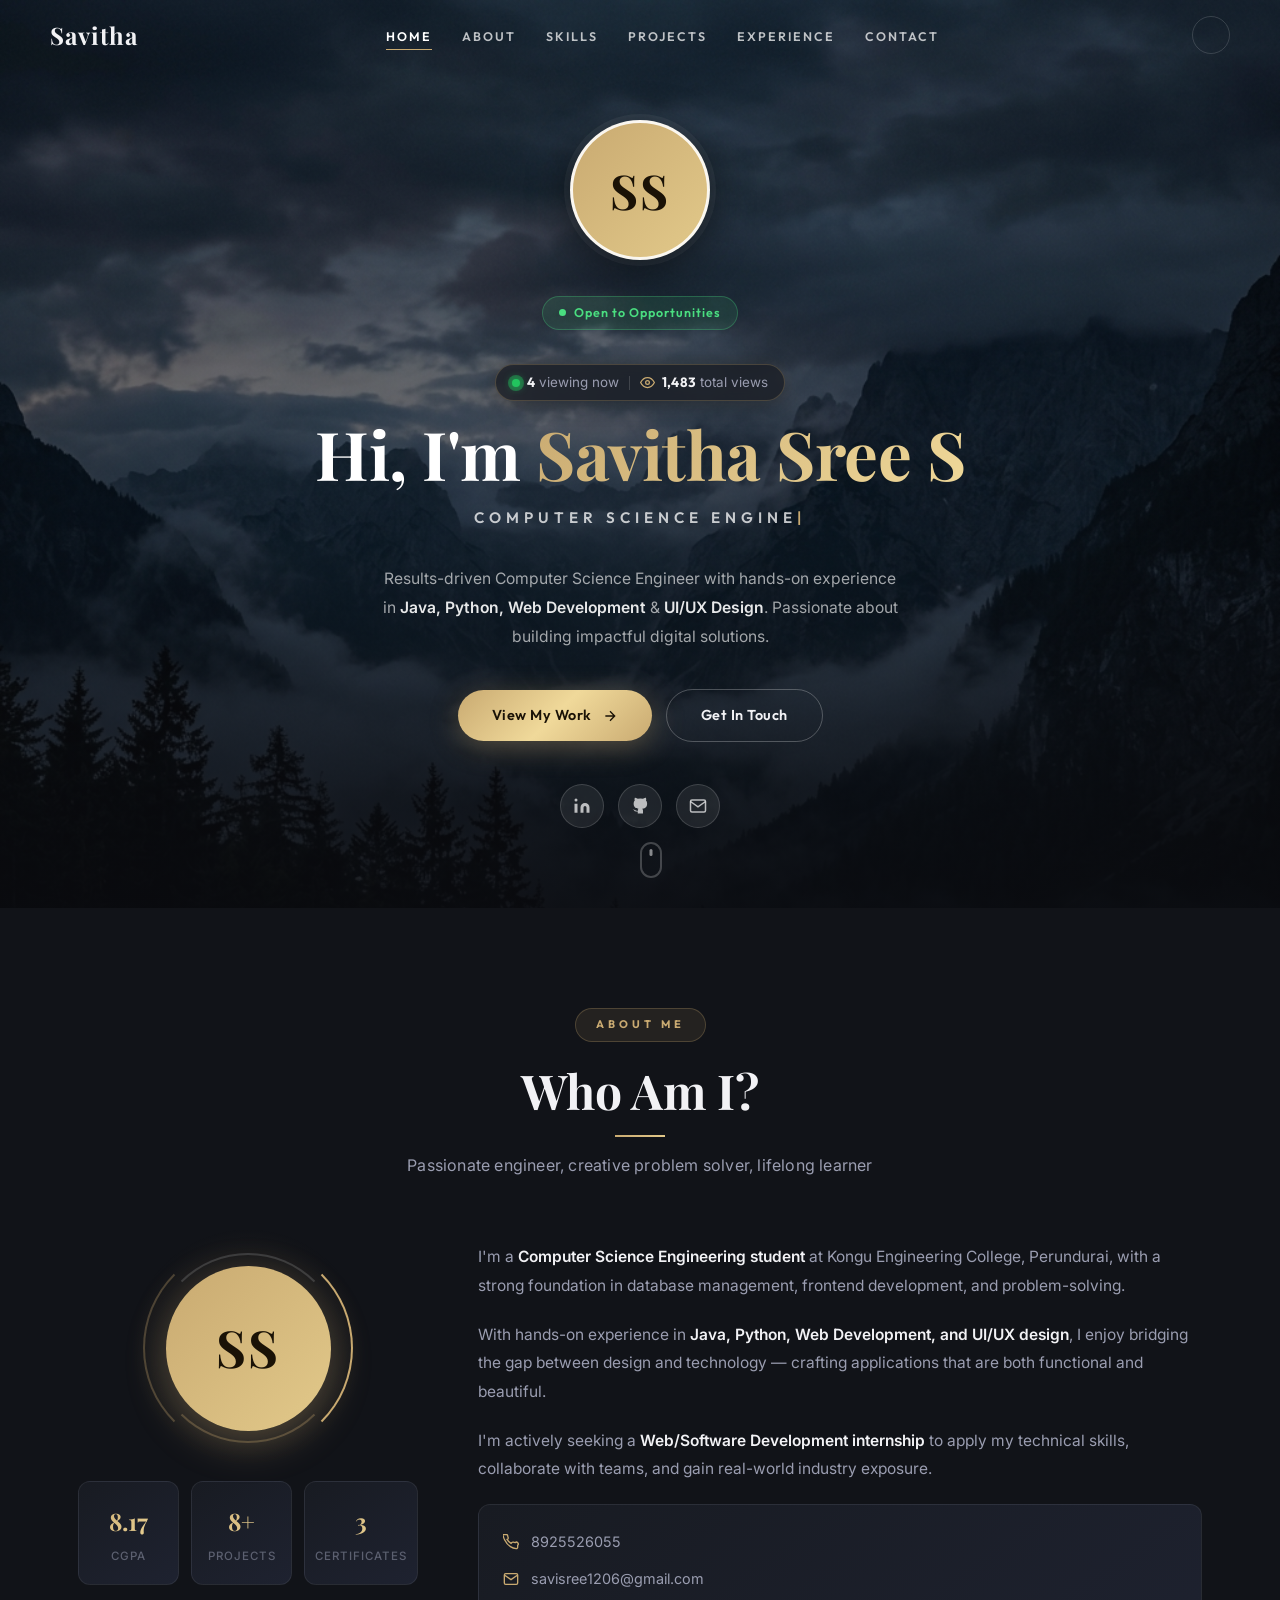
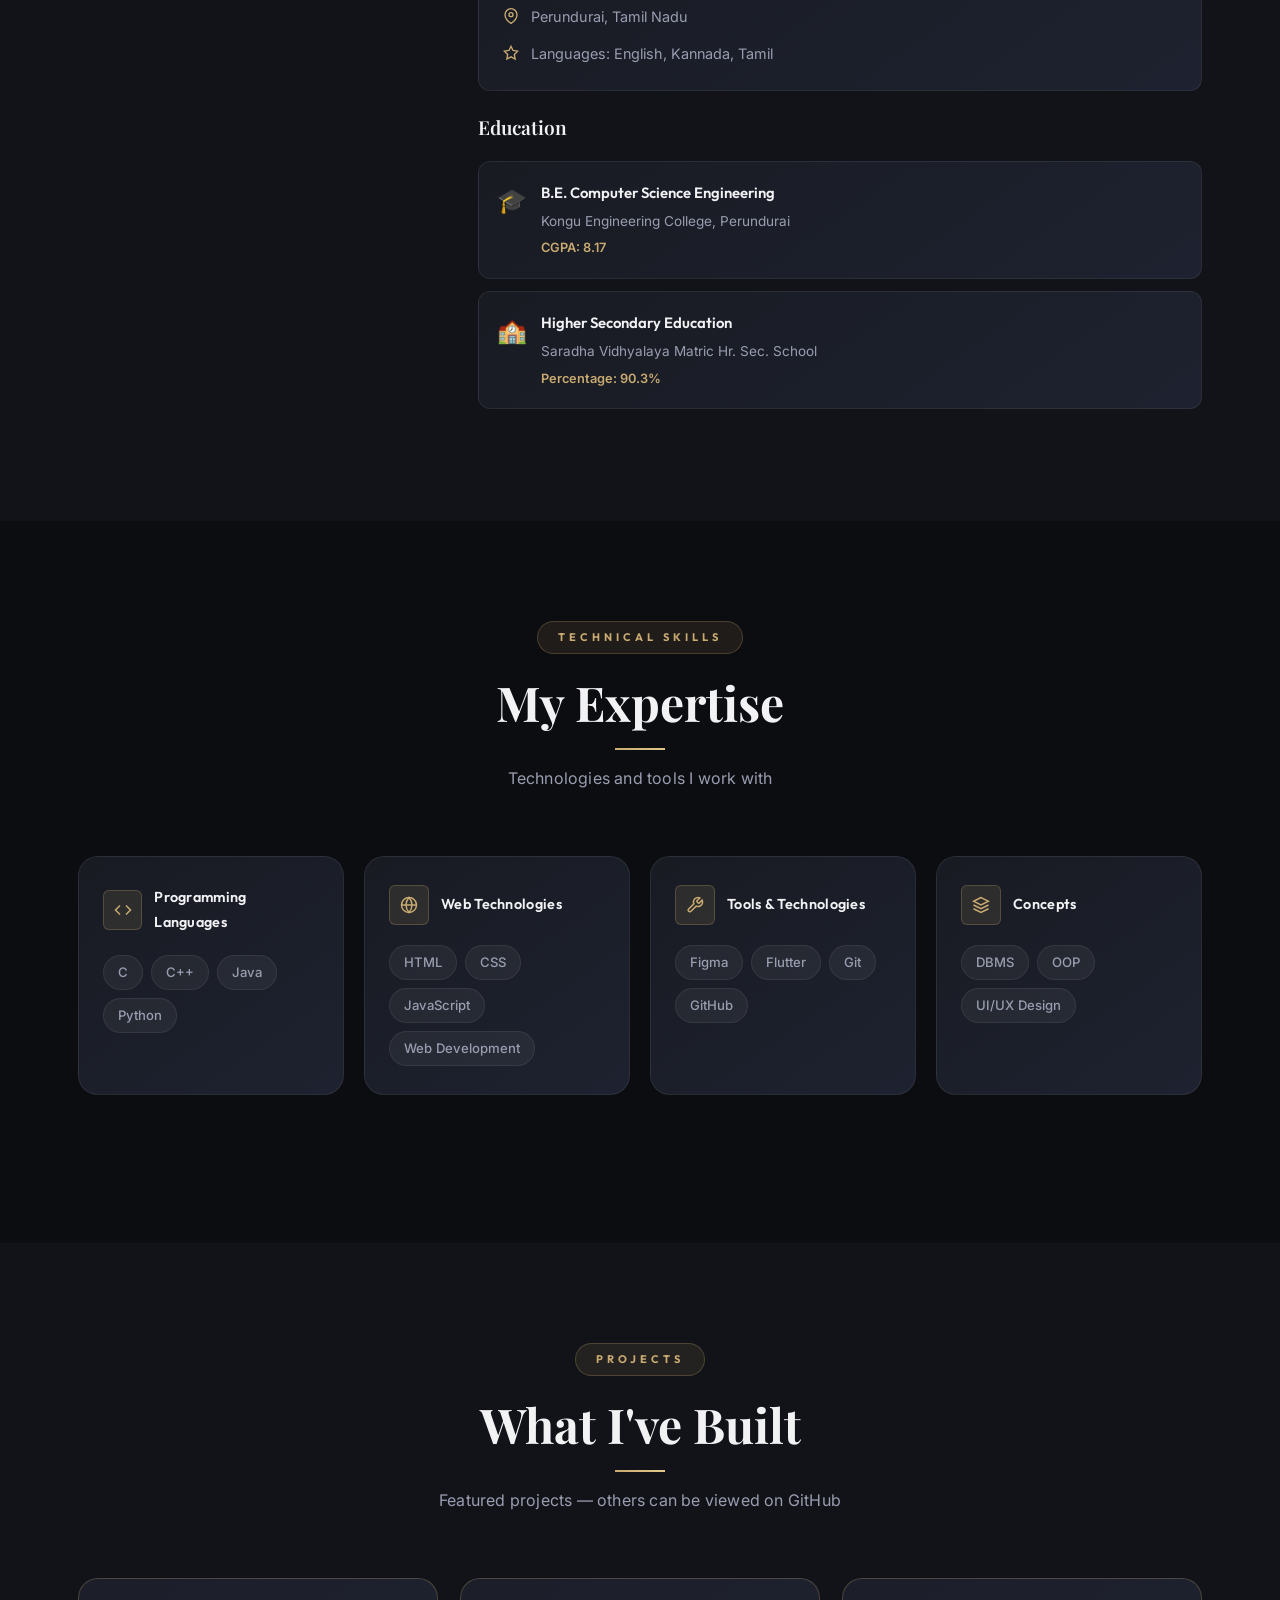
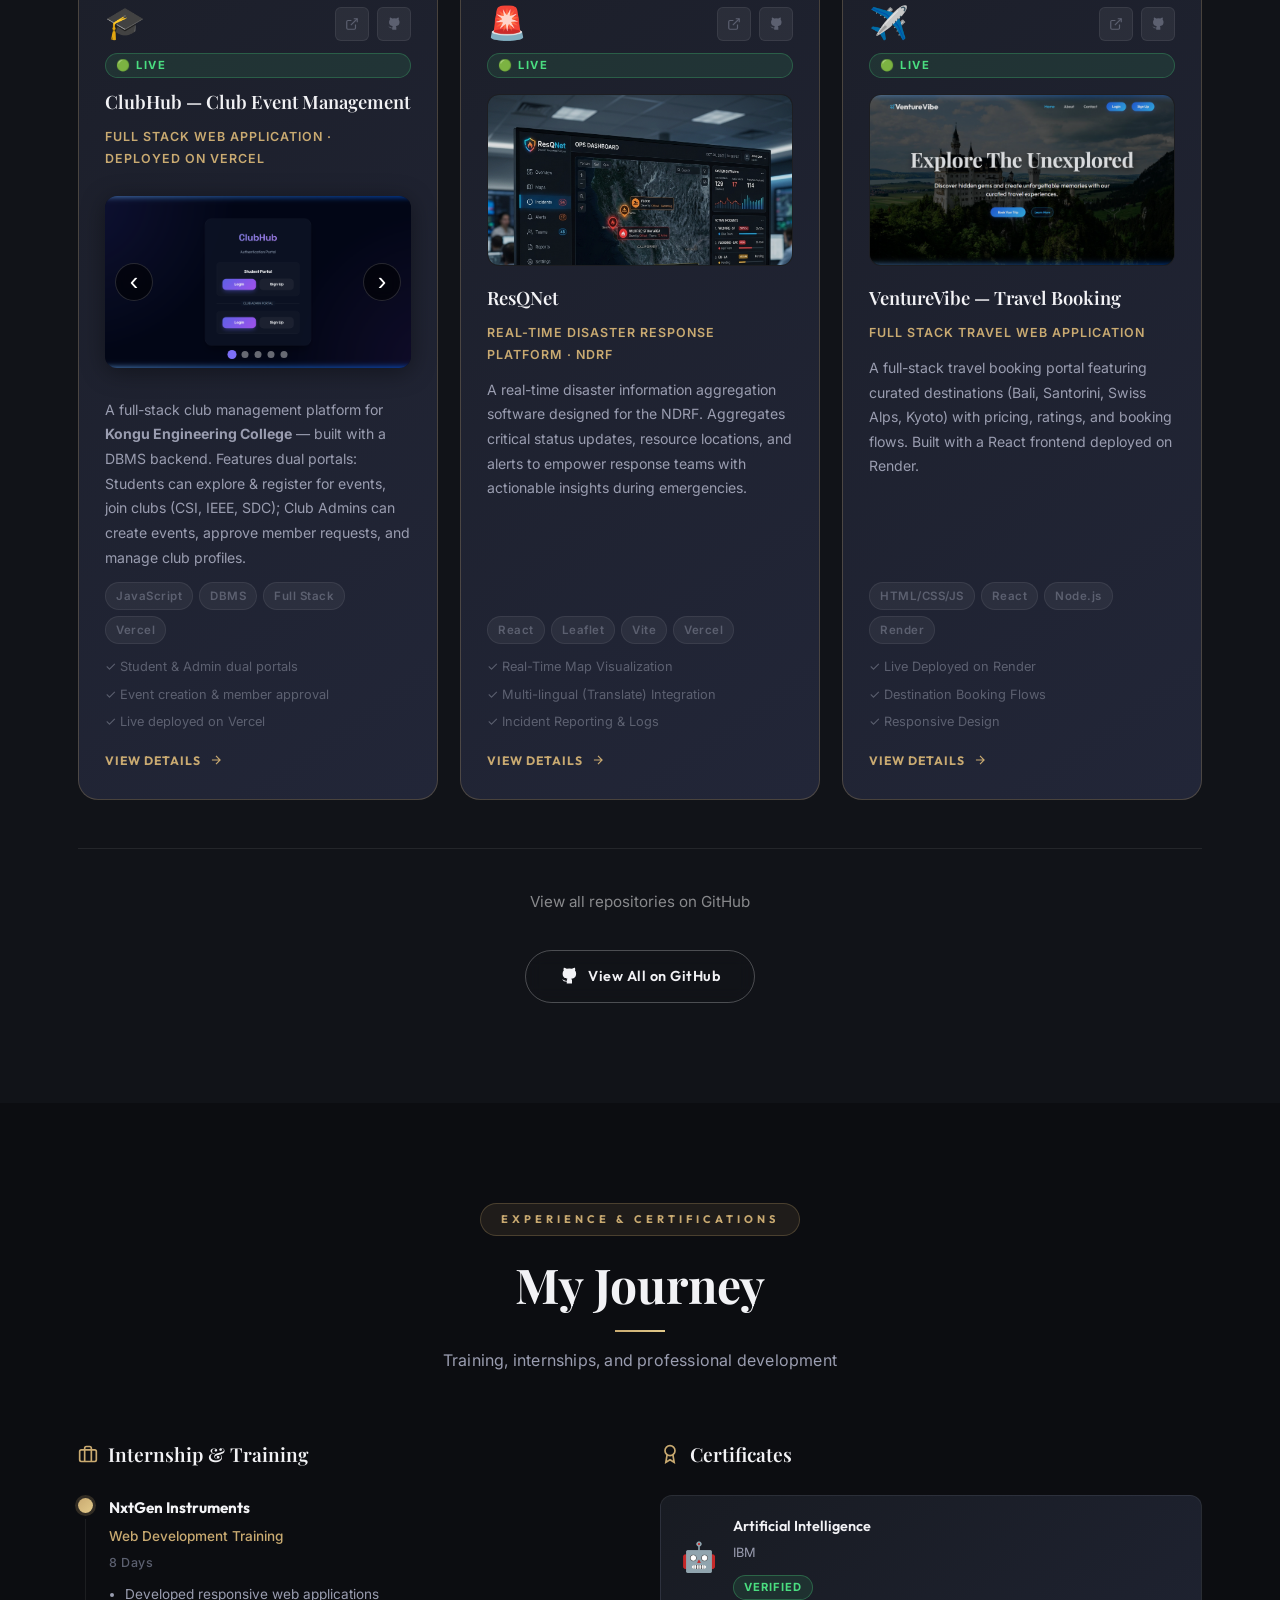
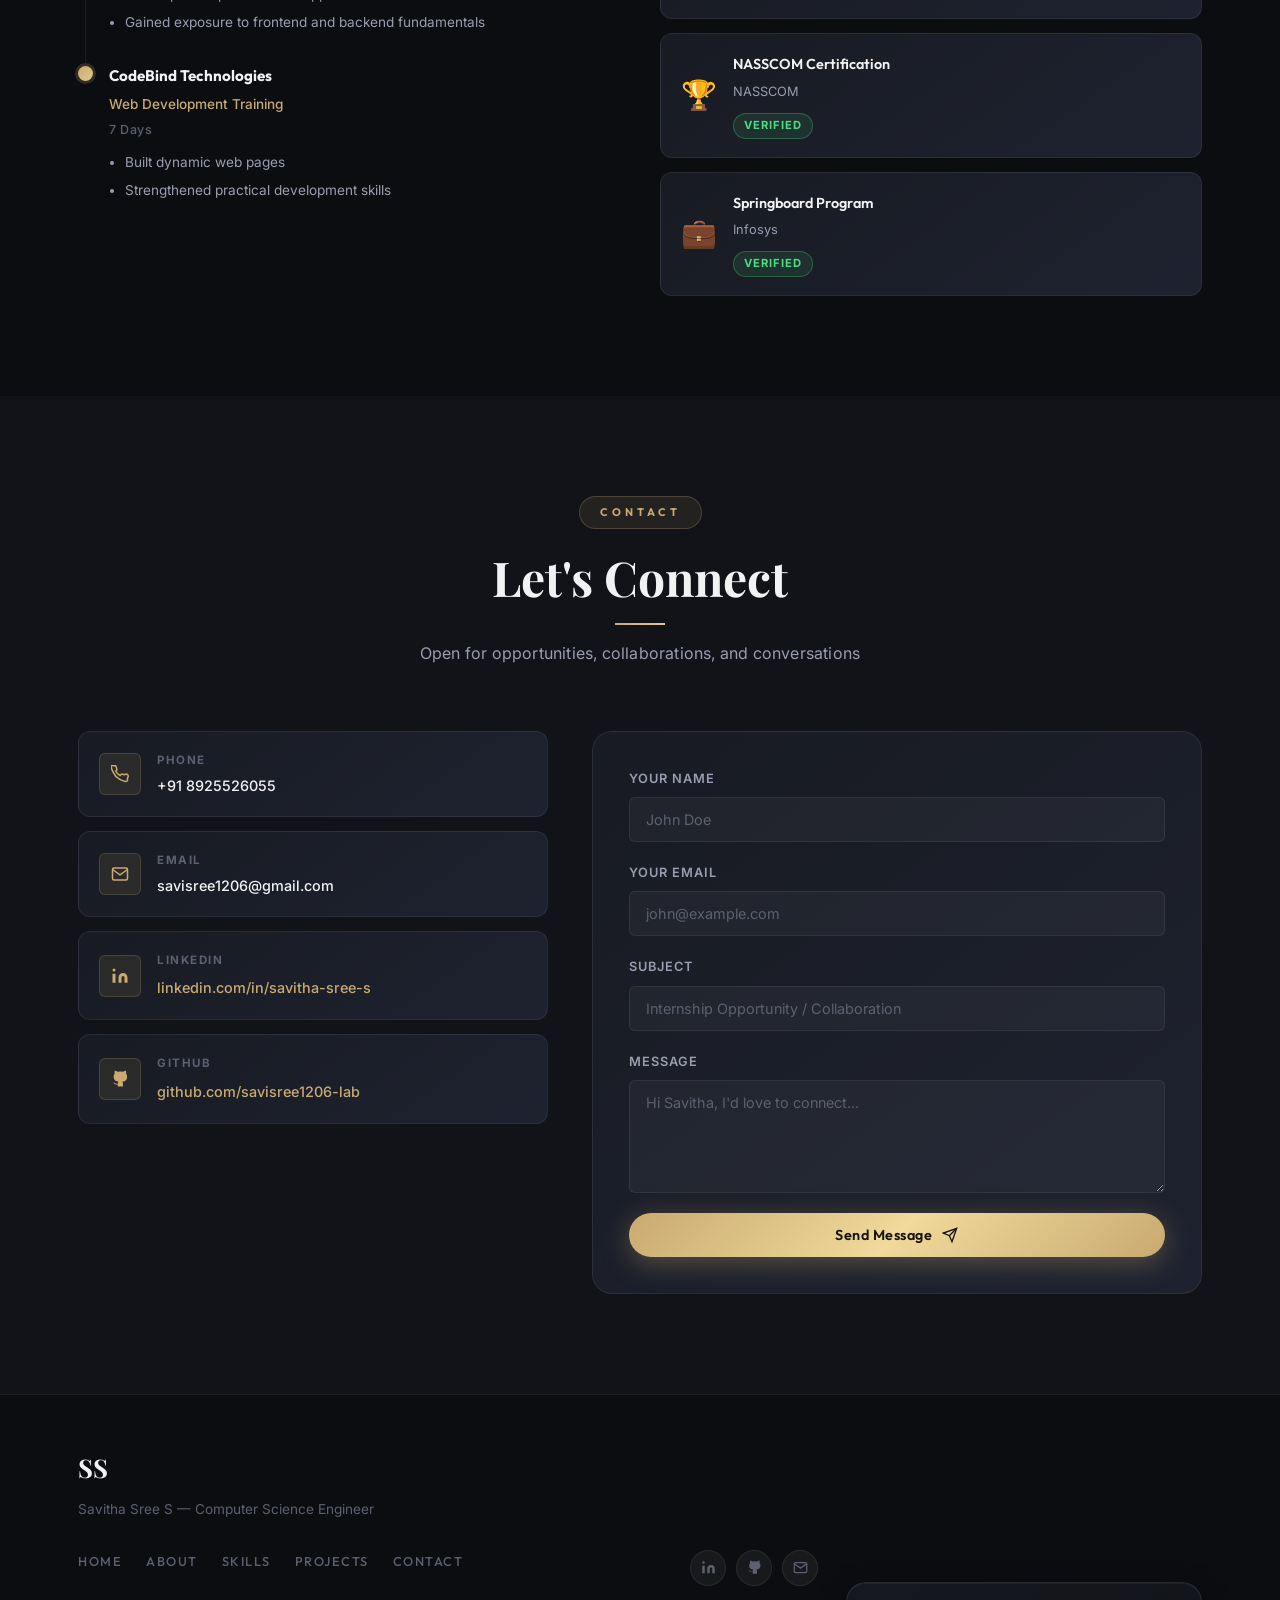
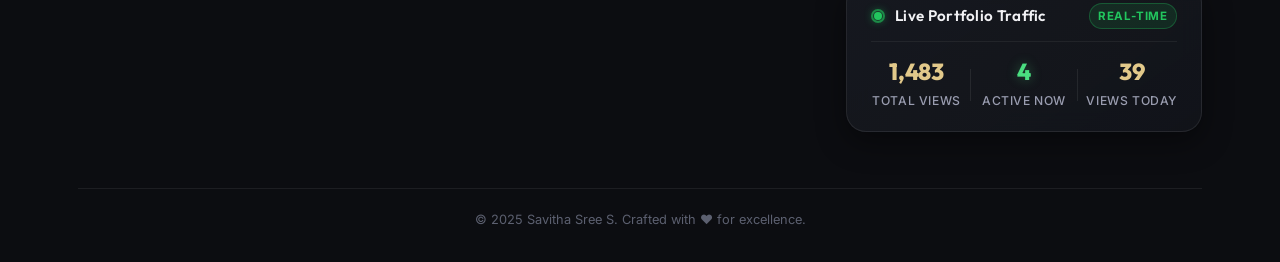
==== commit 61b6a081: "Enable Vercel analytics and live portfolio view counters" ====
--- a/index.html
+++ b/index.html
@@ -14,6 +14,11 @@
   <link rel="preconnect" href="https://fonts.gstatic.com" crossorigin />
   <link href="https://fonts.googleapis.com/css2?family=Playfair+Display:wght@400;600;700;900&family=Outfit:wght@300;400;500;600;700;800&family=Inter:wght@300;400;500;600;700&display=swap" rel="stylesheet" />
   <link rel="stylesheet" href="styles.css" />
+  <!-- Vercel Web Analytics -->
+  <script>
+    window.va = window.va || function () { (window.vaq = window.vaq || []).push(arguments); };
+  </script>
+  <script defer src="/_vercel/insights/script.js"></script>
 </head>
 <body>
   <!-- Navigation -->
@@ -65,6 +70,22 @@
         Open to Opportunities
       </div>
 
+      <!-- Live Views & Total Counter -->
+      <div class="hero-live-stats" id="hero-live-stats">
+        <div class="live-stat-pill" id="hero-live-active-pill" title="Live active visitors right now">
+          <span class="live-pulse-dot"></span>
+          <span class="live-stat-text"><strong id="hero-active-count">1</strong> viewing now</span>
+        </div>
+        <div class="live-stat-divider"></div>
+        <div class="live-stat-pill" id="hero-total-views-pill" title="Total portfolio views">
+          <svg class="live-stat-icon" viewBox="0 0 24 24" fill="none" stroke="currentColor" stroke-width="2">
+            <path d="M1 12s4-8 11-8 11 8 11 8-4 8-11 8-11-8-11-8z"></path>
+            <circle cx="12" cy="12" r="3"></circle>
+          </svg>
+          <span class="live-stat-text"><strong id="hero-total-count">...</strong> total views</span>
+        </div>
+      </div>
+
       <h1 class="hero-title">
         Hi, I'm <span class="gradient-text">Savitha Sree S</span>
       </h1>
@@ -612,6 +633,36 @@
           <svg viewBox="0 0 24 24" fill="none" stroke="currentColor" stroke-width="2"><path d="M4 4h16c1.1 0 2 .9 2 2v12c0 1.1-.9 2-2 2H4c-1.1 0-2-.9-2-2V6c0-1.1.9-2 2-2z"/><polyline points="22,6 12,13 2,6"/></svg>
         </a>
       </div>
+      <!-- Live Visitor Analytics Widget -->
+      <div class="footer-views-badge" id="footer-views-badge">
+        <div class="footer-views-card">
+          <div class="footer-views-header">
+            <div class="footer-views-pulse">
+              <span class="pulse-ring"></span>
+              <span class="pulse-core"></span>
+            </div>
+            <span class="footer-views-title">Live Portfolio Traffic</span>
+            <span class="footer-views-tag">Real-Time</span>
+          </div>
+          <div class="footer-views-grid">
+            <div class="footer-views-item">
+              <span class="footer-views-num" id="footer-total-views">--</span>
+              <span class="footer-views-lbl">Total Views</span>
+            </div>
+            <div class="footer-views-divider"></div>
+            <div class="footer-views-item">
+              <span class="footer-views-num live-green" id="footer-active-views">1</span>
+              <span class="footer-views-lbl">Active Now</span>
+            </div>
+            <div class="footer-views-divider"></div>
+            <div class="footer-views-item">
+              <span class="footer-views-num" id="footer-today-views">--</span>
+              <span class="footer-views-lbl">Views Today</span>
+            </div>
+          </div>
+        </div>
+      </div>
+
       <div class="footer-copy">
         <p>© 2025 Savitha Sree S. Crafted with ❤️ for excellence.</p>
       </div>
--- a/styles.css
+++ b/styles.css
@@ -1679,3 +1679,288 @@
 body.light-theme .icon-sun { display: none; }
 body.light-theme .theme-toggle { border-color: rgba(0,0,0,0.2); color: #555; }
 body.light-theme .theme-toggle:hover { border-color: #7c6ff7; color: #7c6ff7; }
+
+/* ==========================================
+   LIVE VIEWS & VISITOR COUNTER STYLES
+   ========================================== */
+
+/* Hero Live Stats Pill */
+.hero-live-stats {
+  display: inline-flex;
+  align-items: center;
+  gap: 10px;
+  background: rgba(24, 27, 34, 0.75);
+  backdrop-filter: blur(12px);
+  -webkit-backdrop-filter: blur(12px);
+  border: 1px solid rgba(201, 170, 113, 0.25);
+  border-radius: var(--radius-full);
+  padding: 6px 16px;
+  margin: 12px 0 16px 0;
+  box-shadow: 0 4px 20px rgba(0, 0, 0, 0.35), 0 0 15px rgba(201, 170, 113, 0.08);
+  transition: all 0.3s cubic-bezier(0.16, 1, 0.3, 1);
+  animation: fadeInStats 0.8s ease backwards 0.3s;
+}
+
+@keyframes fadeInStats {
+  from { opacity: 0; transform: translateY(-8px); }
+  to { opacity: 1; transform: translateY(0); }
+}
+
+.hero-live-stats:hover {
+  border-color: rgba(201, 170, 113, 0.5);
+  box-shadow: 0 6px 24px rgba(0, 0, 0, 0.45), 0 0 25px rgba(201, 170, 113, 0.15);
+  transform: translateY(-2px);
+}
+
+.live-stat-pill {
+  display: flex;
+  align-items: center;
+  gap: 7px;
+  font-size: 0.84rem;
+  color: var(--color-text-secondary);
+  user-select: none;
+}
+
+.live-stat-pill strong {
+  color: var(--color-text);
+  font-weight: 700;
+  font-family: var(--font-primary);
+  letter-spacing: 0.2px;
+}
+
+.live-stat-icon {
+  width: 15px;
+  height: 15px;
+  stroke: var(--color-primary);
+  flex-shrink: 0;
+}
+
+.live-stat-divider {
+  width: 1px;
+  height: 14px;
+  background: rgba(255, 255, 255, 0.15);
+}
+
+/* Pulsing Green Live Dot */
+.live-pulse-dot {
+  position: relative;
+  width: 8px;
+  height: 8px;
+  border-radius: 50%;
+  background-color: #22c55e;
+  box-shadow: 0 0 8px #22c55e;
+  flex-shrink: 0;
+}
+
+.live-pulse-dot::before {
+  content: '';
+  position: absolute;
+  top: -4px;
+  left: -4px;
+  width: 16px;
+  height: 16px;
+  border-radius: 50%;
+  background-color: rgba(34, 197, 94, 0.4);
+  animation: pulseGlow 2s infinite cubic-bezier(0.4, 0, 0.6, 1);
+}
+
+@keyframes pulseGlow {
+  0% {
+    transform: scale(0.6);
+    opacity: 0.9;
+  }
+  50% {
+    transform: scale(1.6);
+    opacity: 0;
+  }
+  100% {
+    transform: scale(0.6);
+    opacity: 0;
+  }
+}
+
+/* Footer Live Analytics Card */
+.footer-views-badge {
+  width: 100%;
+  max-width: 580px;
+  margin: 32px auto 28px auto;
+  position: relative;
+}
+
+.footer-views-card {
+  background: linear-gradient(145deg, rgba(24, 27, 34, 0.85), rgba(18, 20, 26, 0.95));
+  border: 1px solid rgba(255, 255, 255, 0.08);
+  border-radius: var(--radius-lg);
+  padding: 20px 24px;
+  box-shadow: 0 10px 30px rgba(0, 0, 0, 0.4), inset 0 1px 0 rgba(255, 255, 255, 0.05);
+  backdrop-filter: blur(12px);
+  -webkit-backdrop-filter: blur(12px);
+  transition: all 0.3s ease;
+}
+
+.footer-views-card:hover {
+  border-color: rgba(201, 170, 113, 0.3);
+  box-shadow: 0 14px 40px rgba(0, 0, 0, 0.5), 0 0 20px rgba(201, 170, 113, 0.1);
+  transform: translateY(-2px);
+}
+
+.footer-views-header {
+  display: flex;
+  align-items: center;
+  gap: 10px;
+  margin-bottom: 16px;
+  padding-bottom: 12px;
+  border-bottom: 1px solid rgba(255, 255, 255, 0.06);
+}
+
+.footer-views-pulse {
+  position: relative;
+  width: 14px;
+  height: 14px;
+  display: flex;
+  align-items: center;
+  justify-content: center;
+}
+
+.footer-views-pulse .pulse-core {
+  width: 8px;
+  height: 8px;
+  border-radius: 50%;
+  background: #22c55e;
+  box-shadow: 0 0 10px #22c55e;
+}
+
+.footer-views-pulse .pulse-ring {
+  position: absolute;
+  width: 100%;
+  height: 100%;
+  border-radius: 50%;
+  border: 2px solid rgba(34, 197, 94, 0.6);
+  animation: pulseRing 1.8s infinite ease-out;
+}
+
+@keyframes pulseRing {
+  0% { transform: scale(0.5); opacity: 1; }
+  100% { transform: scale(1.8); opacity: 0; }
+}
+
+.footer-views-title {
+  font-family: var(--font-primary);
+  font-size: 0.95rem;
+  font-weight: 600;
+  color: var(--color-text);
+  letter-spacing: 0.3px;
+}
+
+.footer-views-tag {
+  margin-left: auto;
+  font-size: 0.72rem;
+  font-weight: 700;
+  text-transform: uppercase;
+  letter-spacing: 0.8px;
+  color: #22c55e;
+  background: rgba(34, 197, 94, 0.12);
+  border: 1px solid rgba(34, 197, 94, 0.3);
+  padding: 2px 8px;
+  border-radius: var(--radius-full);
+}
+
+.footer-views-grid {
+  display: grid;
+  grid-template-columns: 1fr auto 1fr auto 1fr;
+  align-items: center;
+  text-align: center;
+  gap: 8px;
+}
+
+.footer-views-item {
+  display: flex;
+  flex-direction: column;
+  align-items: center;
+  gap: 4px;
+}
+
+.footer-views-num {
+  font-family: var(--font-primary);
+  font-size: 1.45rem;
+  font-weight: 800;
+  color: var(--color-primary-lt);
+  line-height: 1.2;
+  letter-spacing: -0.3px;
+  transition: color 0.3s ease;
+}
+
+.footer-views-num.live-green {
+  color: #4ade80;
+  text-shadow: 0 0 12px rgba(74, 222, 128, 0.35);
+}
+
+.footer-views-lbl {
+  font-size: 0.76rem;
+  color: var(--color-text-secondary);
+  text-transform: uppercase;
+  letter-spacing: 0.6px;
+  font-weight: 500;
+}
+
+.footer-views-divider {
+  width: 1px;
+  height: 32px;
+  background: rgba(255, 255, 255, 0.08);
+}
+
+/* Light Theme Adjustments */
+body.light-theme .hero-live-stats {
+  background: rgba(255, 255, 255, 0.9);
+  border-color: rgba(201, 170, 113, 0.4);
+  box-shadow: 0 4px 20px rgba(0, 0, 0, 0.08);
+}
+
+body.light-theme .live-stat-divider {
+  background: rgba(0, 0, 0, 0.1);
+}
+
+body.light-theme .footer-views-card {
+  background: linear-gradient(145deg, #ffffff, #f8f8fc);
+  border-color: rgba(0, 0, 0, 0.08);
+  box-shadow: 0 8px 30px rgba(0, 0, 0, 0.06);
+}
+
+body.light-theme .footer-views-header {
+  border-bottom-color: rgba(0, 0, 0, 0.06);
+}
+
+body.light-theme .footer-views-divider {
+  background: rgba(0, 0, 0, 0.08);
+}
+
+body.light-theme .footer-views-num {
+  color: #b08d46;
+}
+
+body.light-theme .footer-views-num.live-green {
+  color: #16a34a;
+  text-shadow: none;
+}
+
+/* Responsive adjustments */
+@media (max-width: 600px) {
+  .hero-live-stats {
+    padding: 5px 12px;
+    gap: 8px;
+    font-size: 0.78rem;
+  }
+  .live-stat-pill {
+    font-size: 0.78rem;
+  }
+  .footer-views-card {
+    padding: 16px 14px;
+  }
+  .footer-views-num {
+    font-size: 1.2rem;
+  }
+  .footer-views-lbl {
+    font-size: 0.68rem;
+  }
+}
+
